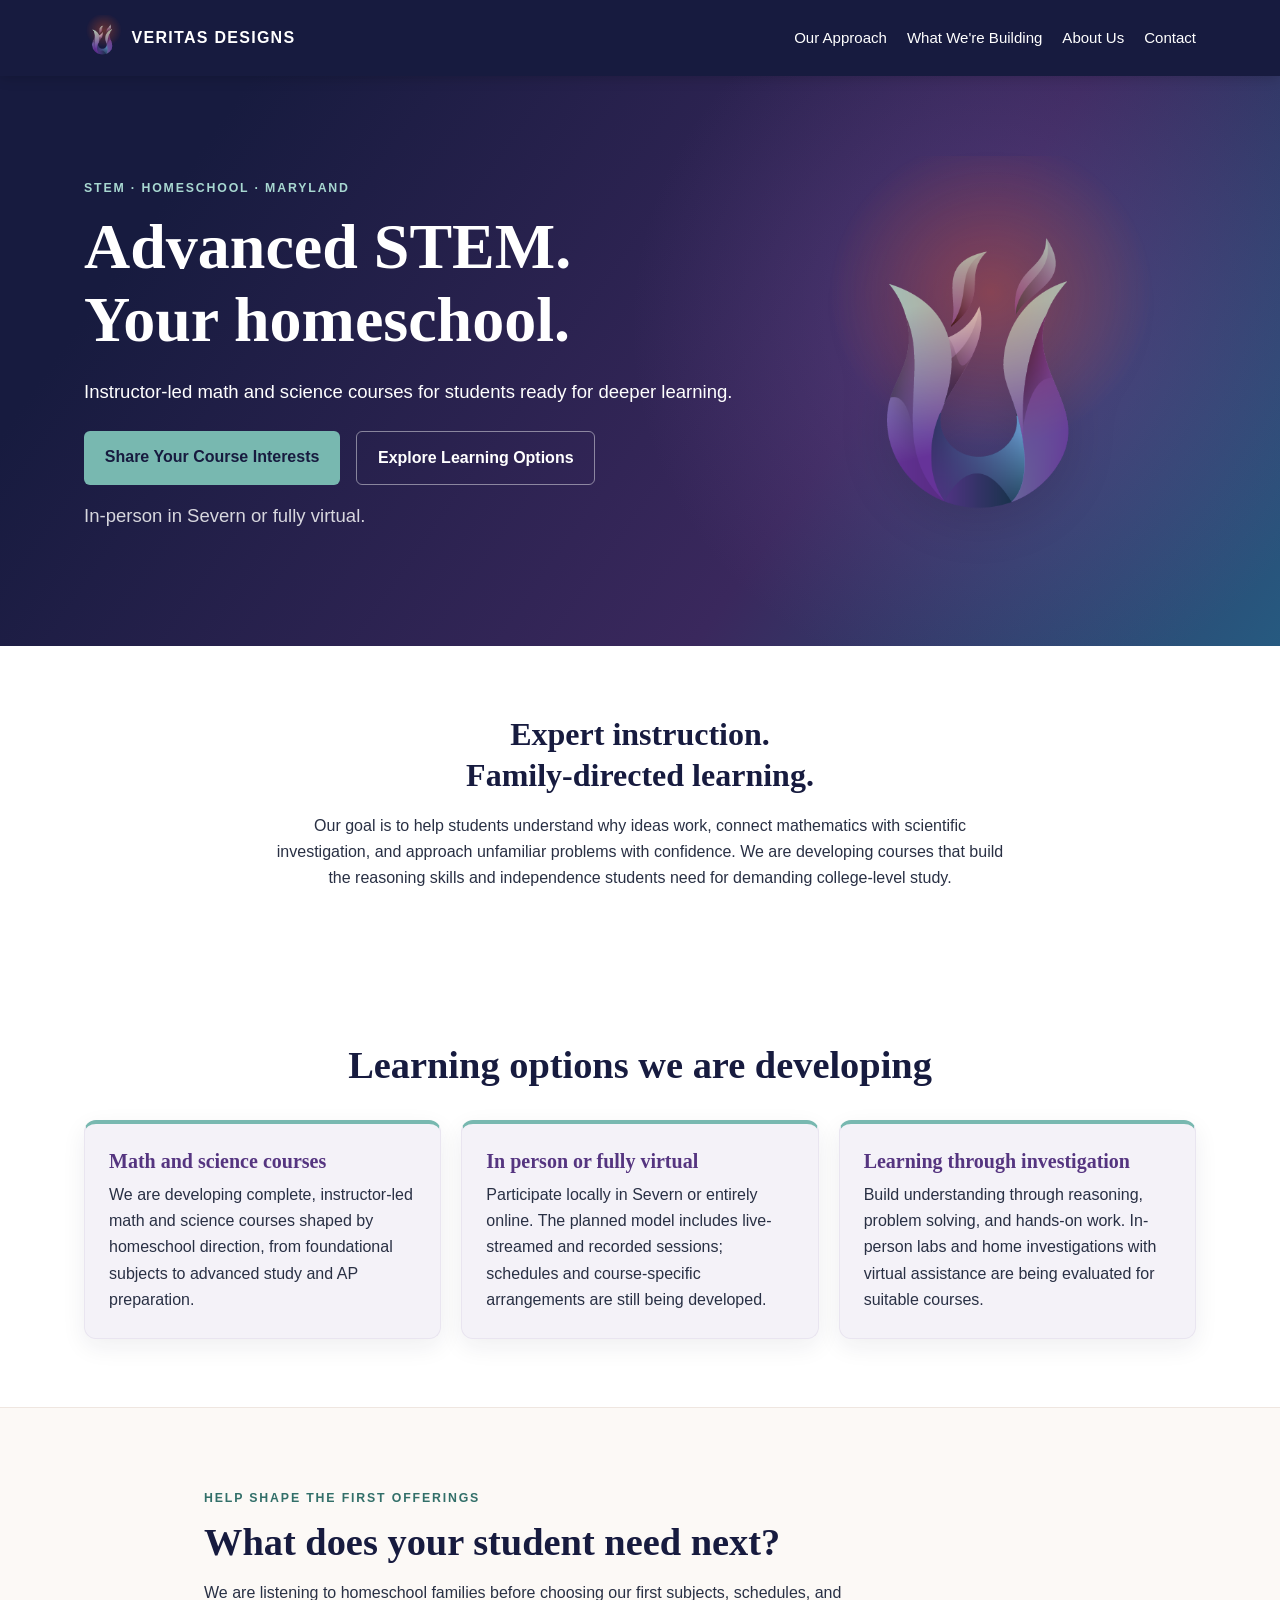
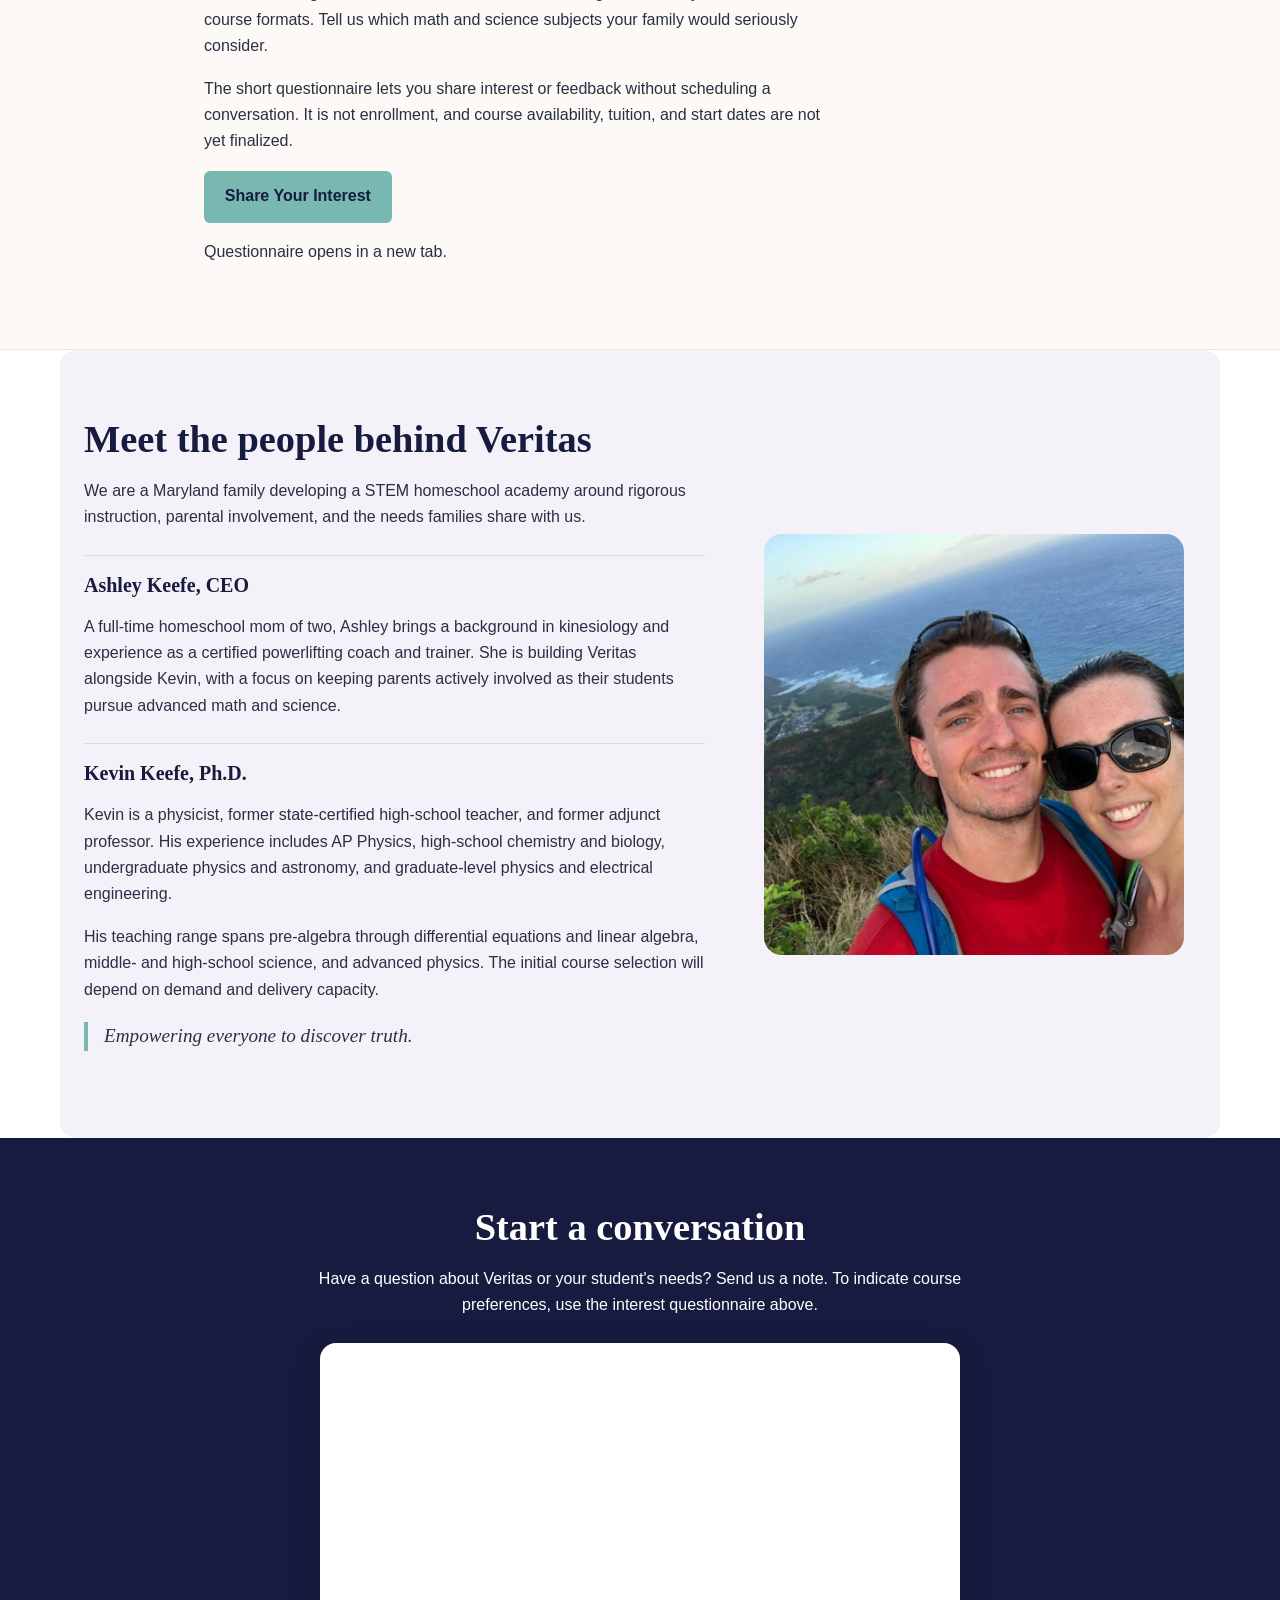
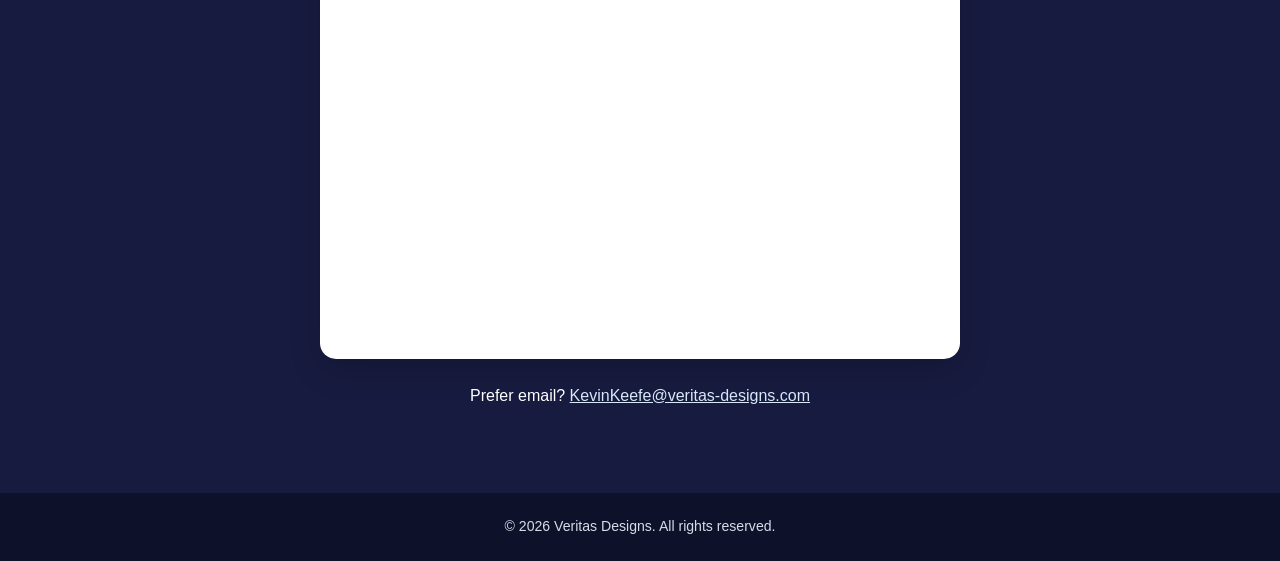
==== index.html @ bc1473ff "copilot formating improved. and copilot to include a TODO.md file for tracking site improvements." ====
<!DOCTYPE html>

<html lang="en">
<head>
<!-- Google tag (gtag.js) -->
<script async="" src="https://www.googletagmanager.com/gtag/js?id=G-GMT11YTWMC"></script>
<script>
    window.dataLayer = window.dataLayer || [];
    function gtag(){dataLayer.push(arguments);}
    gtag('js', new Date());

    gtag('config', 'G-GMT11YTWMC');
  </script>
<!-- Google Tag Manager -->
<script>(function(w,d,s,l,i){w[l]=w[l]||[];w[l].push({'gtm.start':
  new Date().getTime(),event:'gtm.js'});var f=d.getElementsByTagName(s)[0],
  j=d.createElement(s),dl=l!='dataLayer'?'&l='+l:'';j.async=true;j.src=
  'https://www.googletagmanager.com/gtm.js?id='+i+dl;f.parentNode.insertBefore(j,f);
  })(window,document,'script','dataLayer','GTM-KDNDTB9P');</script>
<!-- End Google Tag Manager -->
<meta charset="utf-8"/>
<meta content="width=device-width, initial-scale=1" name="viewport"/>
<meta content="Veritas Designs is developing STEM courses for homeschool families in Severn, Maryland, with in-person and fully virtual participation. Help shape our first offerings." name="description"/>
<title>Veritas Designs | STEM Homeschool Academy</title>
<link href="styles.css" rel="stylesheet"/>
<style>
    #about.about-team { display: grid; grid-template-columns: minmax(0, 1.4fr) minmax(0, 1fr); gap: clamp(1.5rem, 4vw, 3rem); align-items: center; }
    #about .about-copy { min-width: 0; }
    #about .team-photo { display: block; width: 100%; max-width: 420px; height: auto; border-radius: 18px; justify-self: center; }
    @media (max-width: 720px) {
      #about.about-team { grid-template-columns: 1fr; }
      #about .team-photo { max-width: 420px; }
    }
  </style>
<style>
    .hero .hero-note { font-size: 0.95rem; margin-top: 1rem; }
</style></head>
<body>
<!-- Google Tag Manager (noscript) -->
<noscript><iframe height="0" src="https://www.googletagmanager.com/ns.html?id=GTM-KDNDTB9P" style="display:none;visibility:hidden" width="0"></iframe></noscript>
<!-- End Google Tag Manager (noscript) -->
<header class="site-header">
<nav aria-label="Main navigation" class="nav-wrap">
<a aria-label="Veritas Designs, back to top" class="brand" href="#top">
<img alt="" height="48" src="Dark_Logo.png" width="38"/>
<span>VERITAS DESIGNS</span>
</a>
<div class="nav-links">
<a href="#approach">Our Approach</a>
<a href="#services">What We're Building</a>
<a href="#about">About Us</a>
<a href="#contact">Contact</a>
</div>
</nav>
</header>
<main id="top">
<section aria-labelledby="hero-title" class="hero">
<div class="hero-inner">
<div class="hero-copy">
<p class="eyebrow">STEM · HOMESCHOOL · MARYLAND</p>
<h1 id="hero-title">
  <span>Advanced STEM.</span>
  <span>Your homeschool.</span>
</h1>
<p>
  Instructor-led math and science courses for students ready for deeper learning.
</p>
<div class="hero-actions">
  <a aria-label="Share your course interests (opens in a new tab)" class="button" href="https://forms.cloud.microsoft/r/6KLybfc7jz" rel="noopener noreferrer" target="_blank">Share Your Course Interests</a>
  <a class="button button-secondary" href="#services">Explore Learning Options</a>
</div>
<p class="hero-note">In-person in Severn or fully virtual.</p></div>
<img alt="Veritas Designs flame logo" class="hero-logo" height="493" src="Dark_Logo.png" width="392"/>
</div>
</section>
<section aria-labelledby="intro-title" class="intro section-wrap" id="approach">
<h2 id="intro-title">
  <span>Expert instruction.</span>
  <span>Family-directed learning.</span>
</h2>
<p>
  Our goal is to help students understand why ideas work, connect mathematics with
  scientific investigation, and approach unfamiliar problems with confidence. We
  are developing courses that build the reasoning skills and independence students
  need for demanding college-level study.
</p>
</section>
<section aria-labelledby="services-title" class="section-wrap" id="services">

<h2 id="services-title">Learning options we are developing</h2>
<div class="cards">
<article class="card">
<h3>Math and science courses</h3>
<p>
  We are developing complete, instructor-led math and science
  courses shaped by homeschool direction, from foundational
  subjects to advanced study and AP preparation.
</p>
</article>
<article class="card">
<h3>In person or fully virtual</h3>
<p>
  Participate locally in Severn or entirely online. The planned model includes
  live-streamed and recorded sessions; schedules and course-specific
  arrangements are still being developed.
</p>
</article>
<article class="card">
<h3>Learning through investigation</h3>
<p>
  Build understanding through reasoning, problem solving, and hands-on work.
  In-person labs and home investigations with virtual assistance are being
  evaluated for suitable courses.
</p>
</article>
</div>
</section>
<section aria-labelledby="project-title" class="project" id="project">
<div class="section-wrap project-inner"><p class="eyebrow">HELP SHAPE THE FIRST OFFERINGS</p>
<h2 id="project-title">What does your student need next?</h2>
<p>
  We are listening to homeschool families before choosing our first subjects,
  schedules, and course formats. Tell us which math and science subjects your
  family would seriously consider.
</p>
<p>
  The short questionnaire lets you share interest or feedback without scheduling
  a conversation. It is not enrollment, and course availability, tuition, and
  start dates are not yet finalized.
</p>
<a aria-label="Share your interest (opens in a new tab)" class="button" href="https://forms.cloud.microsoft/r/6KLybfc7jz" rel="noopener noreferrer" target="_blank">Share Your Interest</a>
<p>Questionnaire opens in a new tab.</p></div>
</section>
<section aria-labelledby="about-title" class="section-wrap about about-team" id="about">
<div class="about-copy"><h2 id="about-title">Meet the people behind Veritas</h2>
<p>We are a Maryland family developing a STEM homeschool academy around rigorous instruction, parental involvement, and the needs families share with us.</p>
<article class="person-bio">
<h3>Ashley Keefe, CEO</h3>
<p>
  A full-time homeschool mom of two, Ashley brings a background in kinesiology and
  experience as a certified powerlifting coach and trainer. She is building
  Veritas alongside Kevin, with a focus on keeping parents actively involved as
  their students pursue advanced math and science.
</p>
 </article>
<article class="person-bio">
<h3>Kevin Keefe, Ph.D.</h3>
<p>
  Kevin is a physicist, former state-certified high-school teacher, and former
  adjunct professor. His experience includes AP Physics, high-school chemistry
  and biology, undergraduate physics and astronomy, and graduate-level physics
  and electrical engineering.
</p>
<p>
  His teaching range spans pre-algebra through differential equations and linear
  algebra, middle- and high-school science, and advanced physics. The initial
  course selection will depend on demand and delivery capacity.
</p>
</article>
<p class="mission">Empowering everyone to discover truth.</p></div>
<img alt="Two people outdoors with a coastal landscape in the background" class="team-photo" height="960" loading="lazy" src="team-photo.jpg" width="958"/>
</section>
<section aria-labelledby="contact-title" class="contact" id="contact"><div class="section-wrap contact-inner">
<h2 id="contact-title">Start a conversation</h2>
<p>Have a question about Veritas or your student's needs? Send us a note. To indicate course preferences, use the interest questionnaire above.</p>
<div class="contact-form-wrap">
<iframe data-tally-src="https://tally.so/embed/EkjeDN?alignLeft=1&amp;hideTitle=1&amp;transparentBackground=1&amp;dynamicHeight=1" height="566" loading="lazy" style="display: block; border: 0;" title="Veritas Designs contact form" width="100%">
</iframe>
</div>
<p class="contact-email">
          Prefer email?
          <a href="mailto:KevinKeefe@veritas-designs.com">
            KevinKeefe@veritas-designs.com
          </a>
</p>
</div></section>
<script>
    (function () {
      var d = document;
      var url = "https://tally.so/widgets/embed.js";

      function loadForms() {
        if (typeof Tally !== "undefined") {
          Tally.loadEmbeds();
        } else {
          d.querySelectorAll(
            "iframe[data-tally-src]:not([src])"
          ).forEach(function (frame) {
            frame.src = frame.dataset.tallySrc;
          });
        }
      }

      if (typeof Tally !== "undefined") {
        loadForms();
      } else if (!d.querySelector('script[src="' + url + '"]')) {
        var script = d.createElement("script");
        script.src = url;
        script.onload = loadForms;
        script.onerror = loadForms;
        d.body.appendChild(script);
      }
    })();
    </script>
</main>
<footer>&copy; 2026 Veritas Designs. All rights reserved.</footer>
</body>
</html>
---- styles.css ----
/* Color palette and shared settings */
:root {
  --navy: #171b3f;
  --purple: #553580;
  --violet: #74529b;
  --blue: #39769c;
  --teal: #78b8b0;
  --cream: #fcf9f6;
  --light: #f4f2f8;
  --text: #293044;
  --white: #fff;
  --shadow: 0 8px 24px rgba(23, 27, 63, .07);
}

/* Base styles */
* {
  box-sizing: border-box;
}

html {
  scroll-behavior: smooth;
}

body {
  margin: 0;
  font: 1rem/1.65 Arial, Helvetica, sans-serif;
  color: var(--text);
  background: var(--white);
}

a {
  color: inherit;
}

a:focus-visible {
  outline: 3px solid var(--teal);
  outline-offset: 4px;
}

/* Header and navigation */
.site-header {
  position: sticky;
  top: 0;
  z-index: 10;
  background: var(--navy);
  box-shadow: 0 2px 12px rgba(0,0,0,.17);
}

.nav-wrap {
  max-width: 1160px;
  min-height: 76px;
  padding: .5rem 1.5rem;
  margin: auto;
  display: flex;
  justify-content: space-between;
  align-items: center;
  gap: 1.5rem;
}

.brand {
  display: inline-flex;
  align-items: center;
  gap: .6rem;
  color: var(--white);
  text-decoration: none;
  font-weight: 700;
  letter-spacing: .08em;
  white-space: nowrap;
}

.brand img {
  width: 38px;
  height: 48px;
  object-fit: contain;
}

.nav-links {
  display: flex;
  flex-wrap: wrap;
  gap: .4rem 1.25rem;
}

.nav-links a {
  color: var(--white);
  text-decoration: none;
  font-size: .94rem;
}

.nav-links a:hover {
  color: #a8d8d1;
}

/* Hero section */
.hero {
  color: var(--white);
  background: radial-gradient(circle at 78% 44%, rgba(115,82,155,.43), transparent 35%), linear-gradient(125deg, #171b3f 15%, #3a285d 65%, #265a80);
}

.hero-inner {
  max-width: 1160px;
  margin: auto;
  padding: 5rem 1.5rem;
  display: grid;
  grid-template-columns: 1.5fr .8fr;
  align-items: center;
  gap: 2rem;
}

.hero-logo {
  width: min(100%, 340px);
  height: auto;
  justify-self: center;
  transform: translateX(-1.5rem);
  filter: drop-shadow(0 12px 24px rgba(0,0,0,.12));
}

/* Headings and introductory labels */
.eyebrow {
  color: #a8d8d1;
  font-weight: 700;
  letter-spacing: .15em;
  font-size: .77rem;
}

h1, h2 {
  font-family: Georgia, "Times New Roman", serif;
  line-height: 1.14;
}

h1 {
  font-size: clamp(2.4rem, 5vw, 4.3rem);
  margin: .6rem 0 1.25rem;
}

h2 {
  color: var(--navy);
  font-size: clamp(1.9rem, 3vw, 2.5rem);
  margin: 0 0 1rem;
}

h3 {
  color: var(--purple);
  font: 700 1.25rem/1.3 Georgia, "Times New Roman", serif;
}

.hero-copy > p:not(.eyebrow) {
  max-width: 650px;
  font-size: 1.16rem;
  margin-bottom: 1.5rem;
}

.hero-actions {
  display: flex;
  flex-wrap: wrap;
  gap: .85rem 1rem;
  margin-bottom: 1rem;
}

.hero-note {
  margin: 0;
  font-size: .95rem;
  color: rgba(255,255,255,.82);
}

/* Buttons */
.button {
  display: inline-block;
  background: var(--teal);
  color: #171b3f;
  padding: .8rem 1.3rem;
  border-radius: 6px;
  text-decoration: none;
  font-weight: 700;
}

.button:hover {
  background: #98ccc5;
}

.button-secondary {
  background: transparent;
  color: var(--white);
  border: 1px solid rgba(255,255,255,.45);
}

.button-secondary:hover {
  background: rgba(255,255,255,.08);
}

/* Shared section layout */
.section-wrap {
  max-width: 1160px;
  margin: auto;
  padding: 4.25rem 1.5rem;
  scroll-margin-top: 86px;
}

.intro {
  text-align: center;
  max-width: 790px;
}

/* Service cards */
.cards {
  display: grid;
  grid-template-columns: repeat(3, minmax(0,1fr));
  gap: 1.25rem;
  margin-top: 2rem;
}

.card {
  background: var(--light);
  border: 1px solid #e9e5f0;
  border-top: 4px solid var(--teal);
  border-radius: 12px;
  padding: 1.5rem;
  box-shadow: var(--shadow);
}

.card h3 {
  margin: 0 0 .5rem;
}

.card p {
  margin: 0;
}

/* Current project */
.project {
  background: var(--cream);
  scroll-margin-top: 76px;
  border-top: 1px solid #efe6e0;
  border-bottom: 1px solid #efe6e0;
}

.project-inner {
  max-width: 920px;
}

.project-inner > p {
  max-width: 72ch;
}

.project .eyebrow {
  color: #326f69;
}

.text-link {
  color: #542c78;
  font-weight: 700;
  text-underline-offset: 4px;
}

/* About section */
.about {
  display: grid;
  grid-template-columns: 1fr 180px;
  gap: 3rem;
  align-items: center;
}

.about-team {
  background: var(--light);
  border-radius: 16px;
}

.about-logo {
  width: 180px;
  max-width: 100%;
  height: auto;
}

.mission {
  border-left: 4px solid var(--teal);
  padding-left: 1rem;
  font: italic 1.2rem/1.5 Georgia, "Times New Roman", serif;
}

.person-bio {
  border-top: 1px solid #ded8e9;
  margin-top: 1.5rem;
  padding-top: 1rem;
}

.person-bio h3 {
  color: var(--navy);
  margin: 0 0 .5rem;
}

.person-bio p:last-child {
  margin-bottom: 0;
}

/* Contact section */
.contact {
  background: var(--navy);
  color: var(--white);
  text-align: center;
  scroll-margin-top: 76px;
}

.contact-inner {
  max-width: 720px;
}

.contact h2 {
  color: var(--white);
}

.contact-form-wrap {
  max-width: 640px;
  margin: 24px auto;
  padding: clamp(1rem, 3vw, 1.5rem);
  background: var(--white);
  border: 1px solid rgba(255, 255, 255, .55);
  border-radius: 16px;
  box-shadow: 0 12px 32px rgba(0, 0, 0, .16);
}

.contact-email {
  overflow-wrap: anywhere;
}

.contact-email a {
  color: #d8e8f7;
}

/* Footer */
footer {
  padding: 1.4rem;
  background: #0e112a;
  color: #d8dbe7;
  text-align: center;
  font-size: .88rem;
}

/* Mobile and tablet layout */
@media (max-width: 760px) {
  .nav-wrap {
    flex-direction: column;
    gap: .2rem;
    padding: .6rem 1rem 1rem;
  }

  .nav-links {
    justify-content: center;
    gap: .3rem .9rem;
  }

  .nav-links a {
    font-size: .88rem;
  }

  .hero-inner {
    grid-template-columns: 1fr;
    text-align: center;
    padding: 3.5rem 1.25rem;
  }

  .hero-logo {
    width: 160px;
    grid-row: 1;
    transform: none;
  }

  .cards {
    grid-template-columns: 1fr;
  }

  .about {
    grid-template-columns: 1fr;
  }

  .about-logo {
    display: none;
  }

  .section-wrap {
    padding: 3.25rem 1.25rem;
    scroll-margin-top: 120px;
  }

  .project, .contact {
    scroll-margin-top: 120px;
  }

}

/* Reduced-motion accessibility */
@media (prefers-reduced-motion: reduce) {
  html {
    scroll-behavior: auto;
  }

}

#services-title {
  text-align: center;
}

#hero-title span {
  display: block;
}

#intro-title {
  text-align: center;
  font-size: clamp(1.35rem, 4vw, 2rem);
  line-height: 1.3;
}

#intro-title span {
  display: block;
}
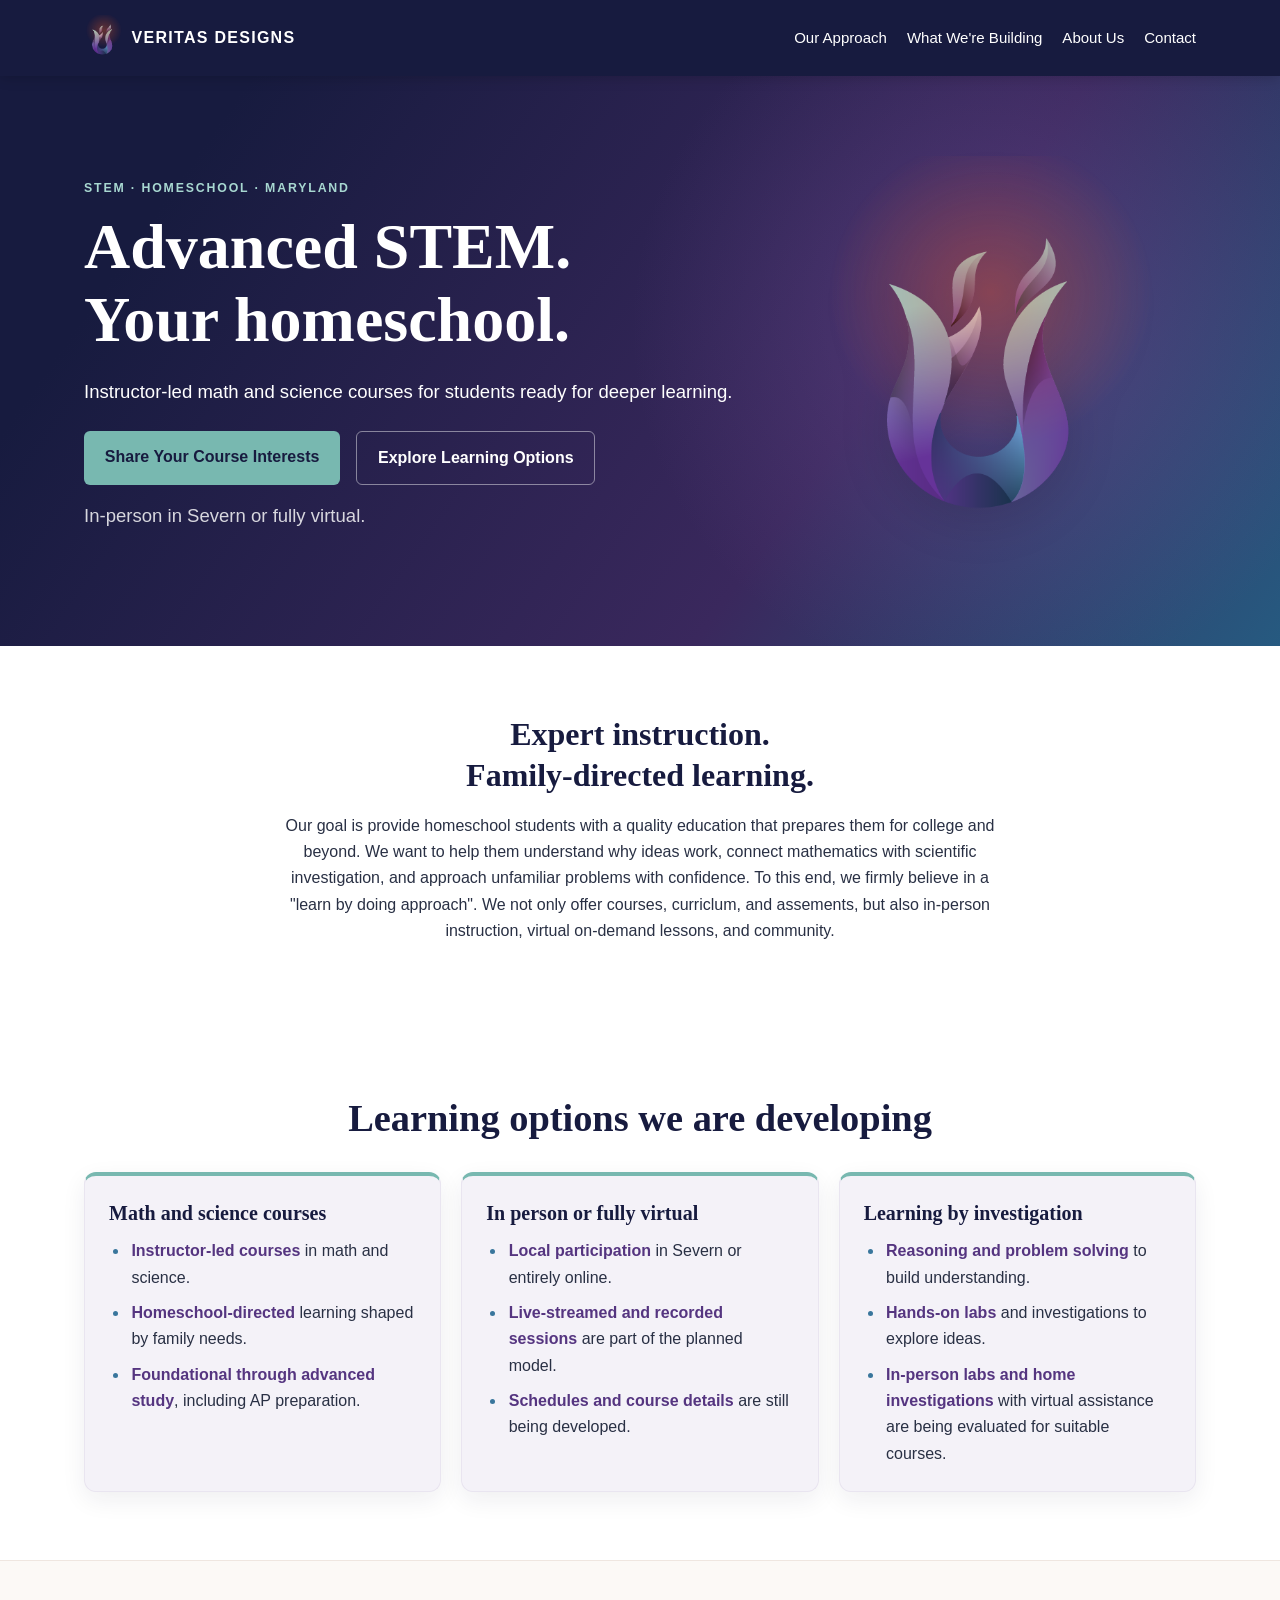
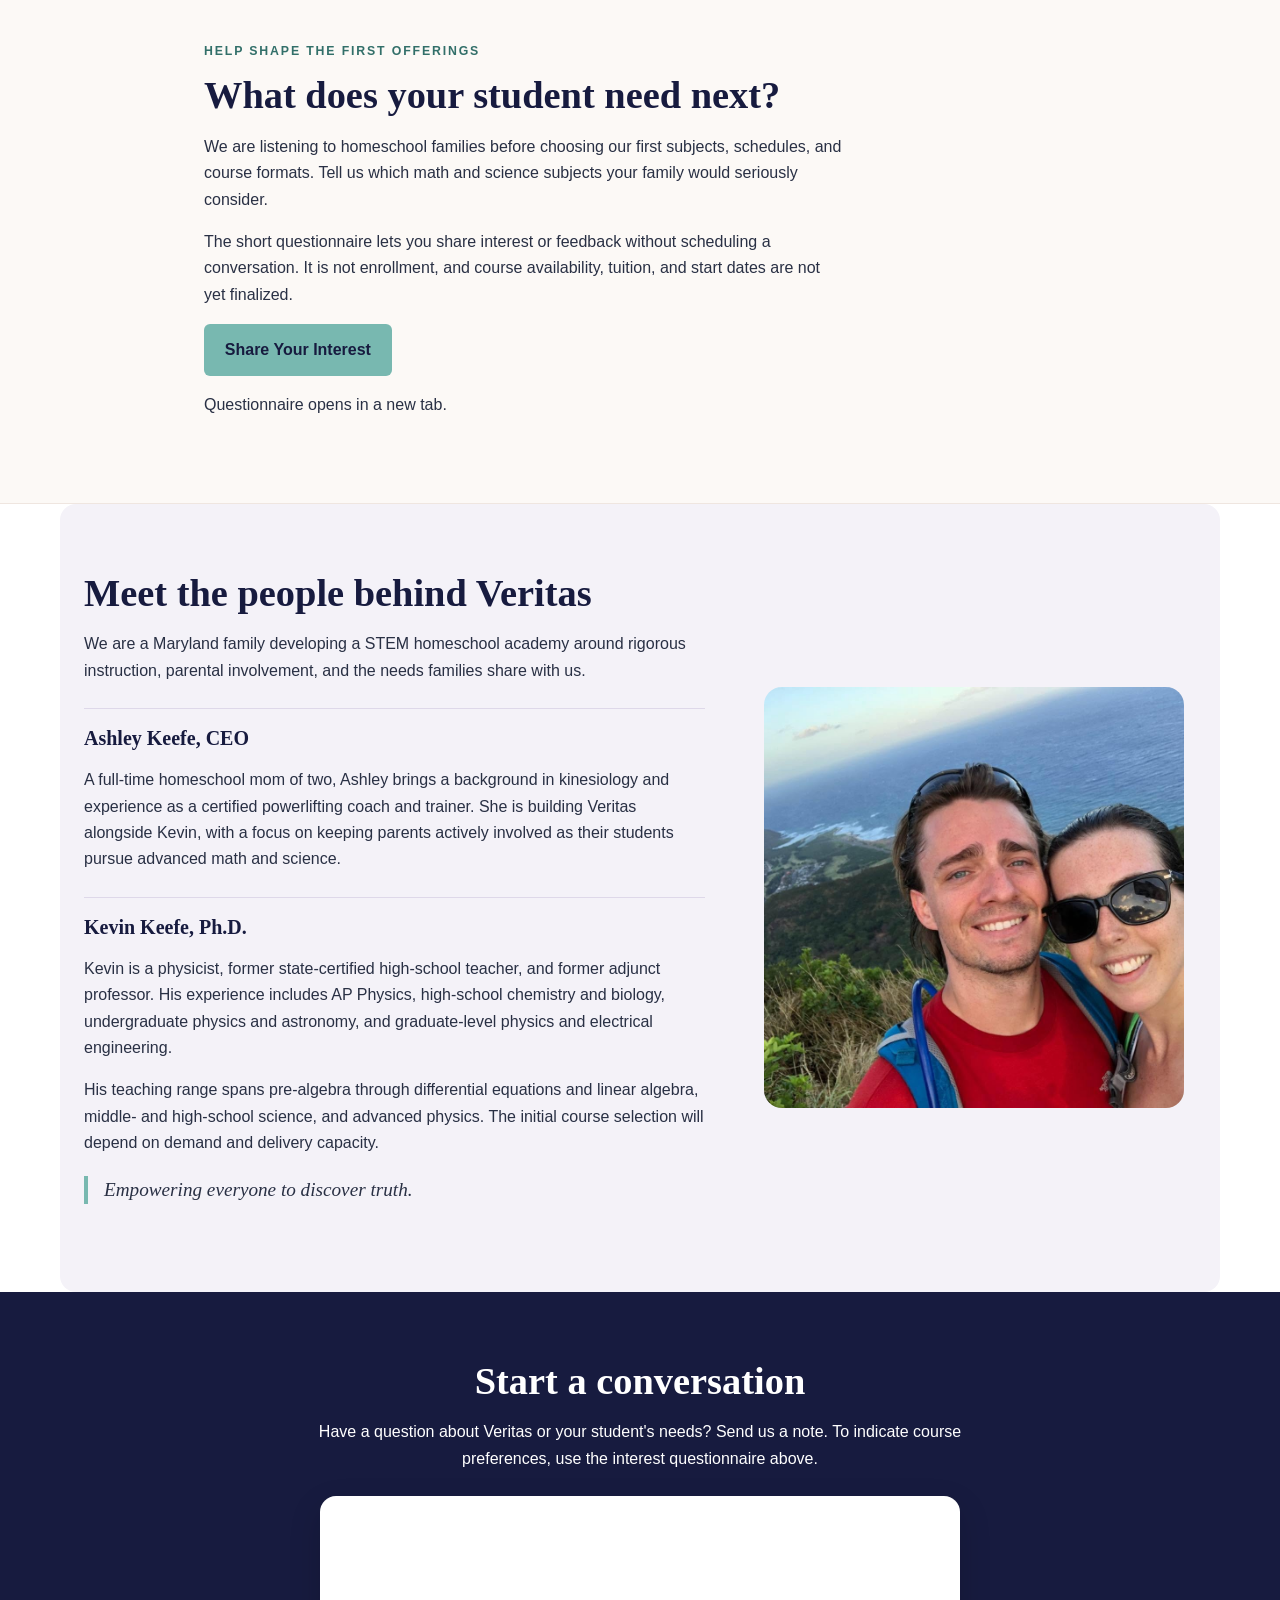
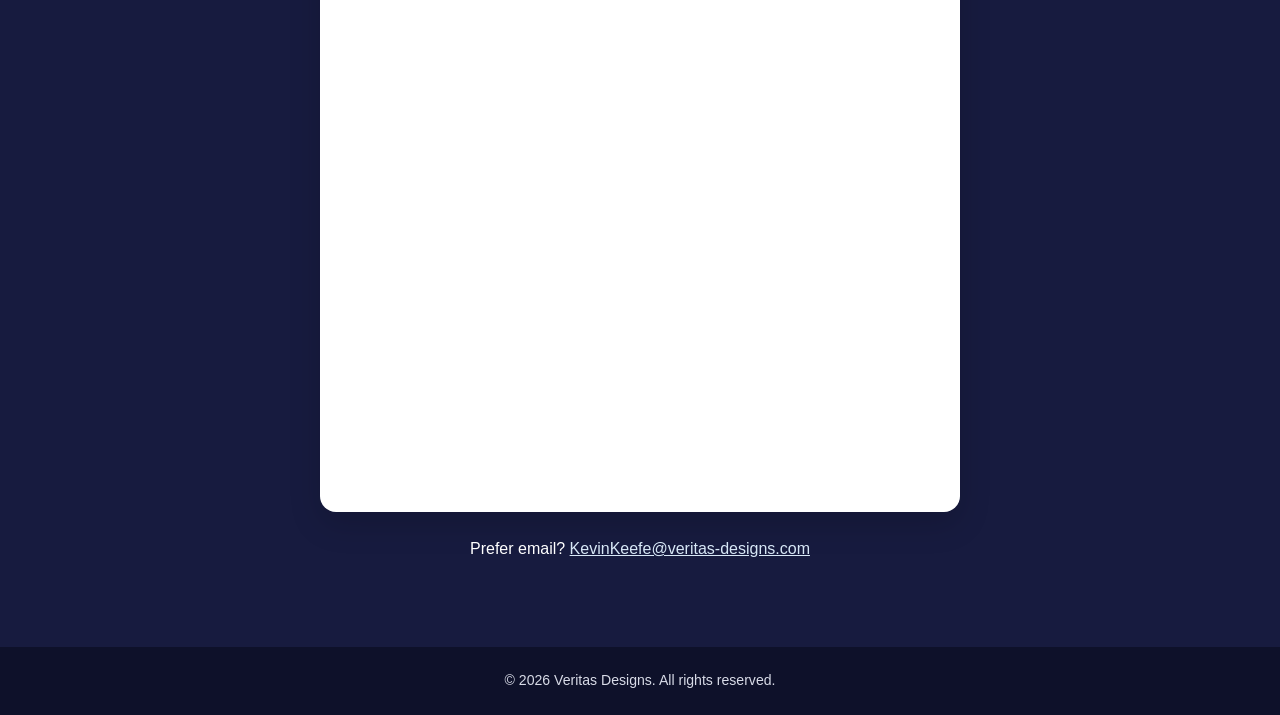
==== commit 44a2c090: "updating the learning options cards to be a bit easier to read and have better highlighting" ====
--- a/index.html
+++ b/index.html
@@ -79,10 +79,12 @@
   <span>Family-directed learning.</span>
 </h2>
 <p>
-  Our goal is to help students understand why ideas work, connect mathematics with
-  scientific investigation, and approach unfamiliar problems with confidence. We
-  are developing courses that build the reasoning skills and independence students
-  need for demanding college-level study.
+  Our goal is provide homeschool students with a quality education that prepares
+  them for college and beyond. We want to help them understand why ideas work,
+  connect mathematics with scientific investigation, and approach unfamiliar
+  problems with confidence. To this end, we firmly believe in a "learn by doing
+  approach". We not only offer courses, curriclum, and assements, but also
+  in-person instruction, virtual on-demand lessons, and community. 
 </p>
 </section>
 <section aria-labelledby="services-title" class="section-wrap" id="services">
@@ -91,27 +93,27 @@
 <div class="cards">
 <article class="card">
 <h3>Math and science courses</h3>
-<p>
-  We are developing complete, instructor-led math and science
-  courses shaped by homeschool direction, from foundational
-  subjects to advanced study and AP preparation.
-</p>
+<ul>
+  <li><strong>Instructor-led courses</strong> in math and science.</li>
+  <li><strong>Homeschool-directed</strong> learning shaped by family needs.</li>
+  <li><strong>Foundational through advanced study</strong>, including AP preparation.</li>
+</ul>
 </article>
 <article class="card">
 <h3>In person or fully virtual</h3>
-<p>
-  Participate locally in Severn or entirely online. The planned model includes
-  live-streamed and recorded sessions; schedules and course-specific
-  arrangements are still being developed.
-</p>
+<ul>
+  <li><strong>Local participation</strong> in Severn or entirely online.</li>
+  <li><strong>Live-streamed and recorded sessions</strong> are part of the planned model.</li>
+  <li><strong>Schedules and course details</strong> are still being developed.</li>
+</ul>
 </article>
 <article class="card">
-<h3>Learning through investigation</h3>
-<p>
-  Build understanding through reasoning, problem solving, and hands-on work.
-  In-person labs and home investigations with virtual assistance are being
-  evaluated for suitable courses.
-</p>
+<h3>Learning by investigation</h3>
+<ul>
+  <li><strong>Reasoning and problem solving</strong> to build understanding.</li>
+  <li><strong>Hands-on labs</strong> and investigations to explore ideas.</li>
+  <li><strong>In-person labs and home investigations</strong> with virtual assistance are being evaluated for suitable courses.</li>
+</ul>
 </article>
 </div>
 </section>
--- a/styles.css
+++ b/styles.css
@@ -215,14 +215,38 @@
   border-radius: 12px;
   padding: 1.5rem;
   box-shadow: var(--shadow);
+  transition: background-color .2s ease;
+}
+
+.card:hover {
+  background: var(--white);
 }
 
 .card h3 {
-  margin: 0 0 .5rem;
-}
-
-.card p {
+  color: var(--navy);
   margin: 0;
+}
+
+.card ul {
+  margin: .75rem 0 0;
+  padding-left: 1.25rem;
+}
+
+.card li {
+  padding-left: .15rem;
+}
+
+.card li + li {
+  margin-top: .55rem;
+}
+
+.card li::marker {
+  color: var(--blue);
+}
+
+.card strong {
+  color: var(--purple);
+  font-weight: 700;
 }
 
 /* Current project */
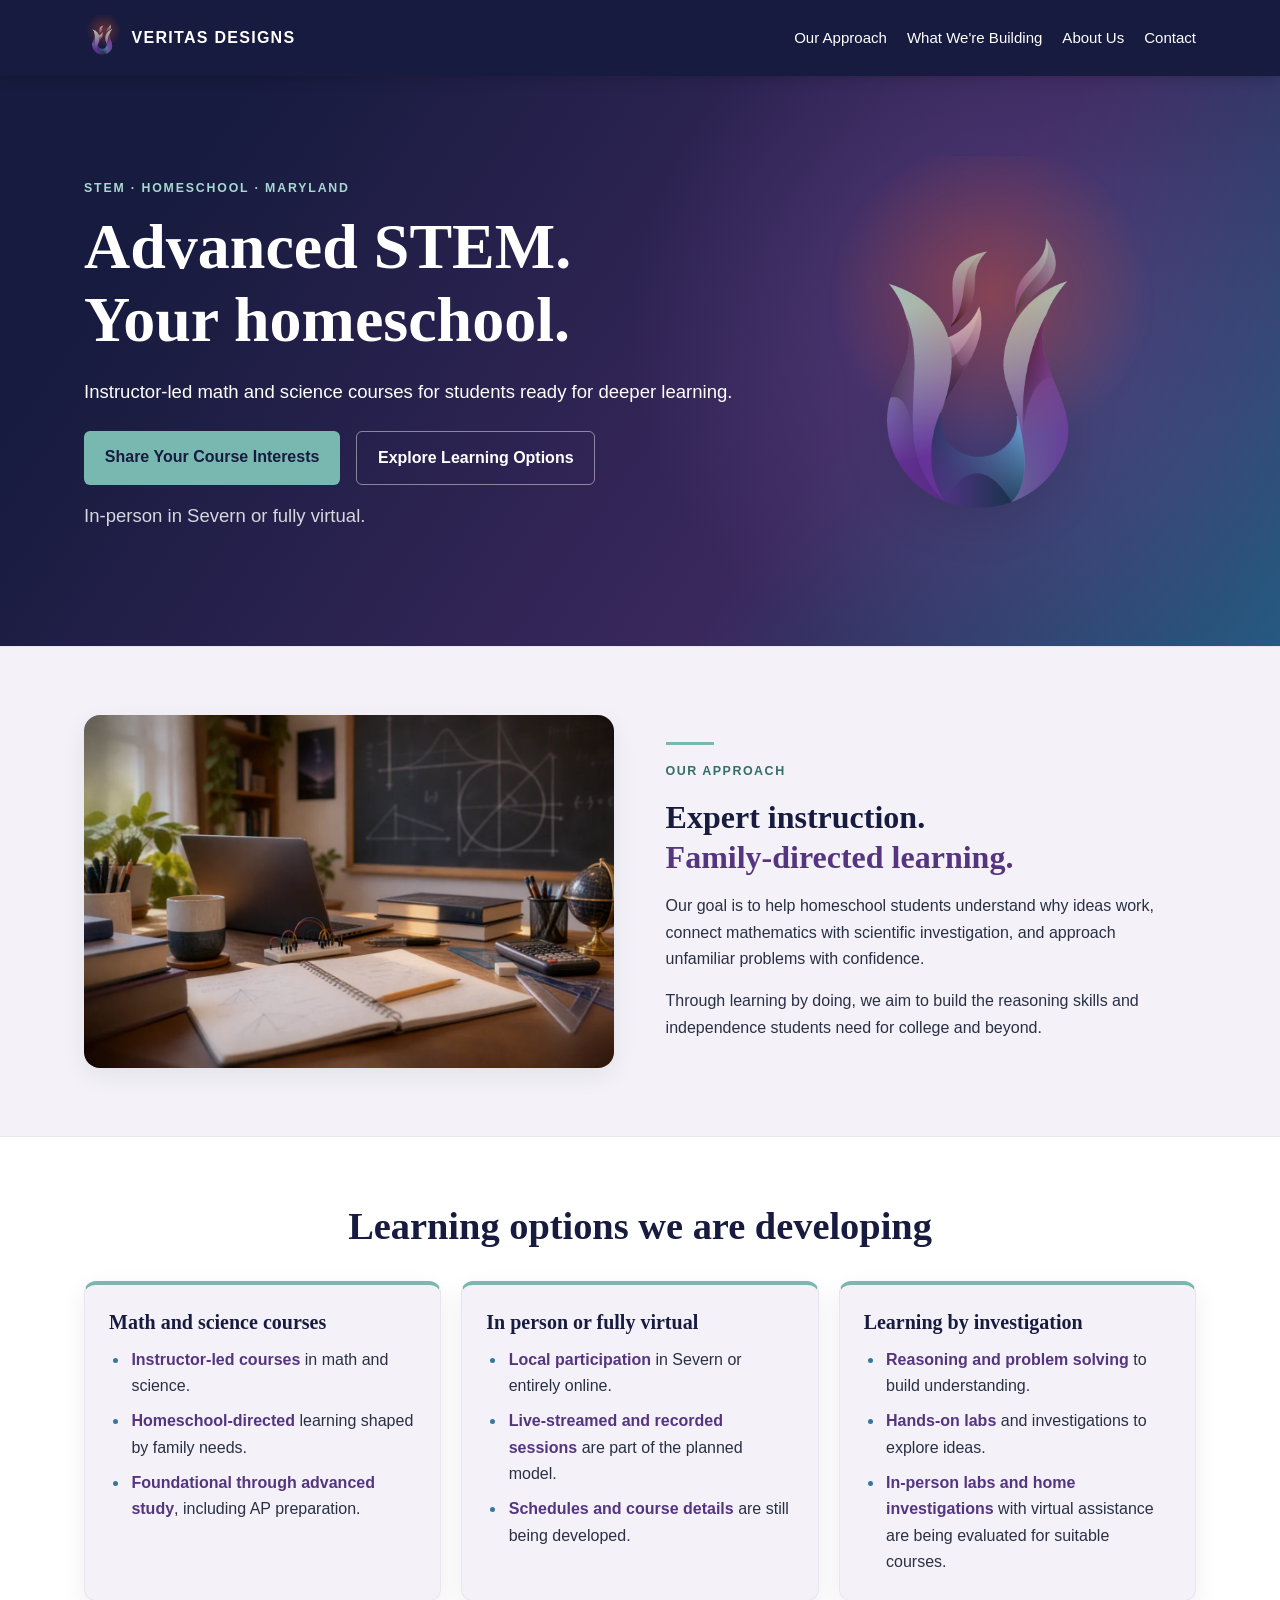
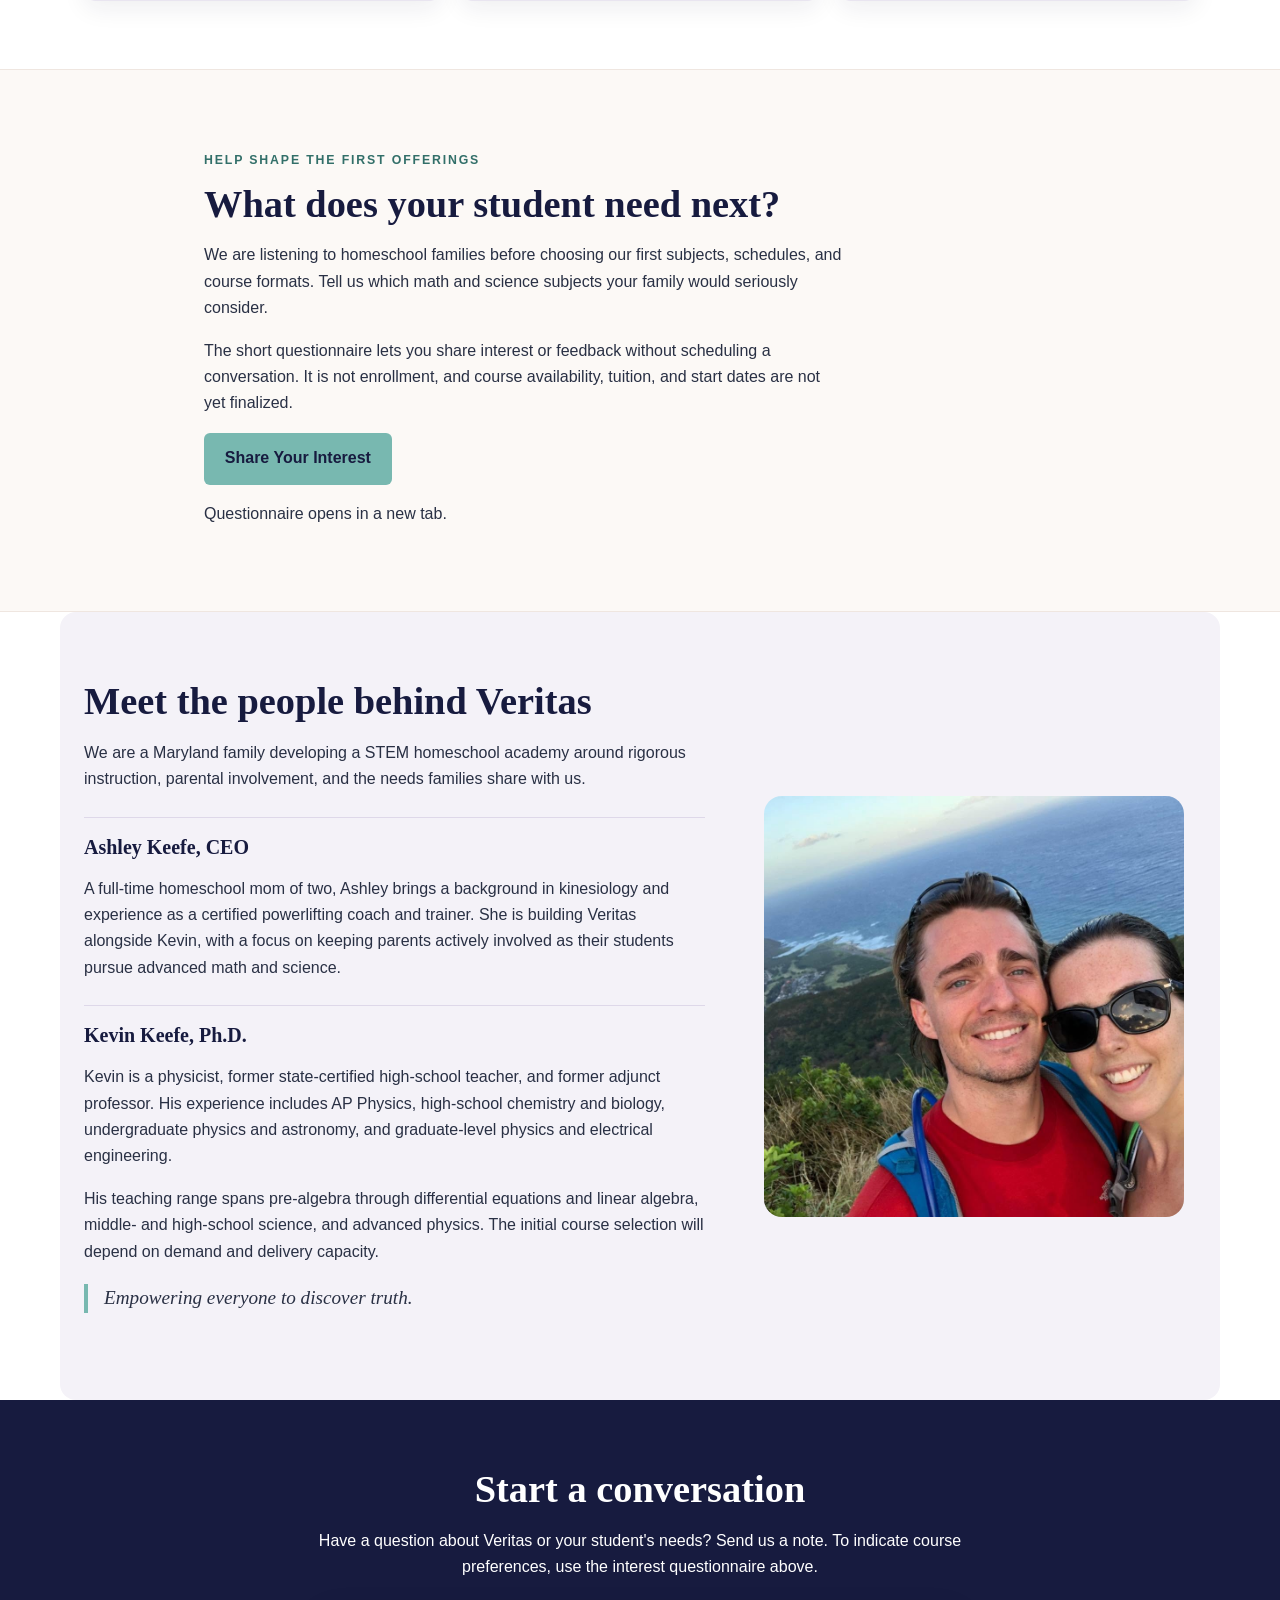
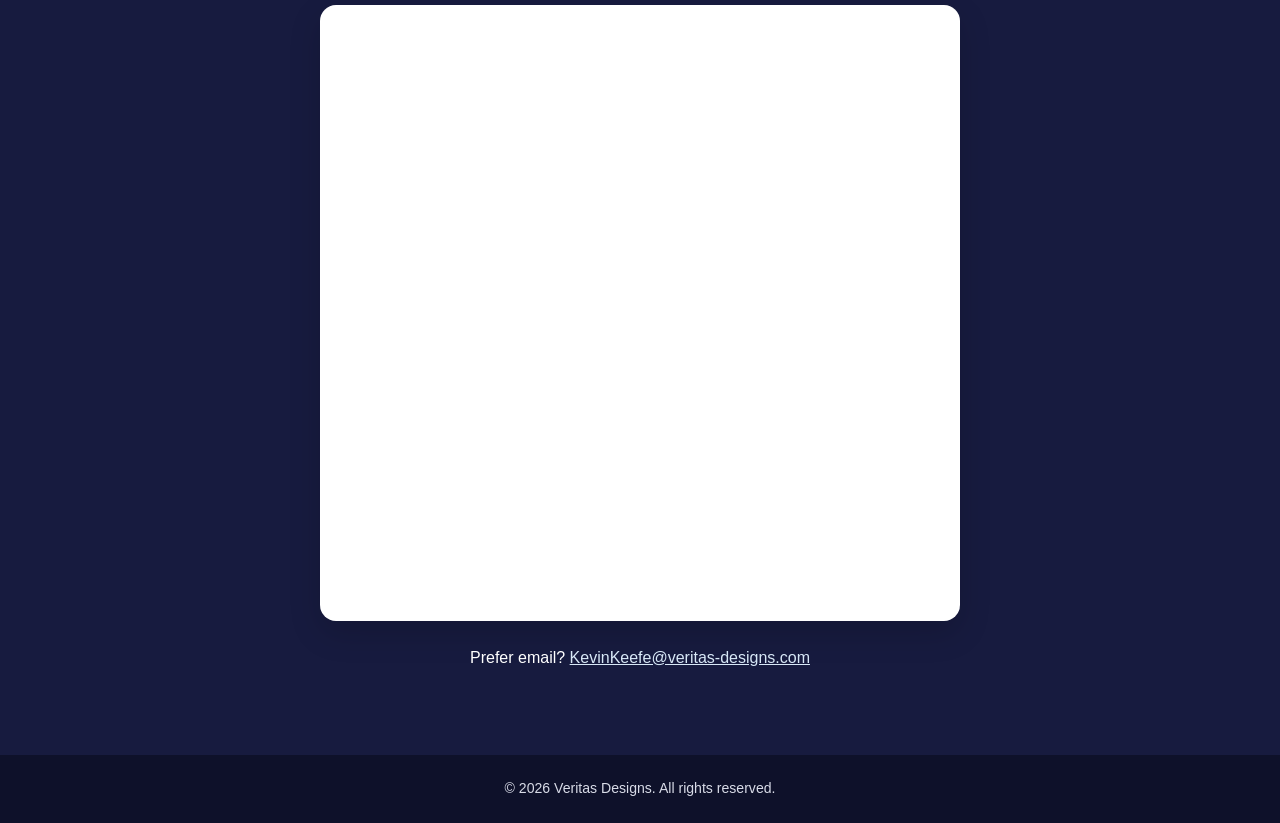
==== commit 83ee70a8: "updating the secondary section." ====
--- a/index.html
+++ b/index.html
@@ -73,20 +73,34 @@
 <img alt="Veritas Designs flame logo" class="hero-logo" height="493" src="Dark_Logo.png" width="392"/>
 </div>
 </section>
-<section aria-labelledby="intro-title" class="intro section-wrap" id="approach">
-<h2 id="intro-title">
-  <span>Expert instruction.</span>
-  <span>Family-directed learning.</span>
-</h2>
-<p>
-  Our goal is provide homeschool students with a quality education that prepares
-  them for college and beyond. We want to help them understand why ideas work,
-  connect mathematics with scientific investigation, and approach unfamiliar
-  problems with confidence. To this end, we firmly believe in a "learn by doing
-  approach". We not only offer courses, curriclum, and assements, but also
-  in-person instruction, virtual on-demand lessons, and community. 
-</p>
-</section>
+<section class="approach-band" id="approach" aria-labelledby="intro-title">
+  <div class="section-wrap approach-inner">
+    <img
+      class="approach-photo"
+      src="veritas-learning-workspace.webp"
+      alt="Illustrative home STEM workspace with a laptop, notebook, electronics and chalkboard"
+      width="1200"
+      height="800"
+      loading="lazy">
+    <div class="approach-copy">
+      <p class="approach-label">OUR APPROACH</p>
+      <h2 id="intro-title">
+        <span>Expert instruction.</span>
+        <span>Family-directed learning.</span>
+      </h2>
+      <p>
+        Our goal is to help homeschool students understand why ideas work,
+        connect mathematics with scientific investigation, and approach
+        unfamiliar problems with confidence.
+      </p>
+      <p>
+        Through learning by doing, we aim to build the reasoning skills
+        and independence students need for college and beyond.
+      </p>
+    </div>
+  </div>
+</section>
+
 <section aria-labelledby="services-title" class="section-wrap" id="services">
 
 <h2 id="services-title">Learning options we are developing</h2>
--- a/styles.css
+++ b/styles.css
@@ -435,3 +435,80 @@
 #intro-title span {
   display: block;
 }
+
+
+/* Our approach: full-width band, image and educational philosophy. */
+.approach-band {
+  background: var(--light);
+  border-top: 1px solid #e9e5f0;
+  border-bottom: 1px solid #e9e5f0;
+  scroll-margin-top: 86px;
+}
+
+.approach-inner {
+  display: grid;
+  grid-template-columns: minmax(0, 1fr) minmax(0, 1fr);
+  gap: clamp(1.75rem, 4vw, 3.5rem);
+  align-items: center;
+}
+
+.approach-photo {
+  display: block;
+  width: 100%;
+  height: auto;
+  aspect-ratio: 3 / 2;
+  object-fit: cover;
+  border-radius: 16px;
+  box-shadow: var(--shadow);
+}
+
+.approach-copy {
+  min-width: 0;
+  text-align: left;
+}
+
+.approach-label {
+  margin: 0 0 1rem;
+  color: #326f69;
+  font-size: 0.78rem;
+  font-weight: 700;
+  letter-spacing: 0.12em;
+}
+
+.approach-label::before {
+  content: "";
+  display: block;
+  width: 3rem;
+  height: 3px;
+  margin-bottom: 1rem;
+  background: var(--teal);
+}
+
+.approach-copy #intro-title {
+  text-align: left;
+  font-size: clamp(1.5rem, 2.6vw, 2rem);
+  line-height: 1.25;
+}
+
+.approach-copy #intro-title span {
+  display: block;
+}
+
+.approach-copy #intro-title span:last-child {
+  color: var(--purple);
+}
+
+.approach-copy > p:not(.approach-label) {
+  max-width: 58ch;
+  margin: 1rem 0 0;
+}
+
+@media (max-width: 760px) {
+  .approach-band {
+    scroll-margin-top: 120px;
+  }
+
+  .approach-inner {
+    grid-template-columns: 1fr;
+  }
+}
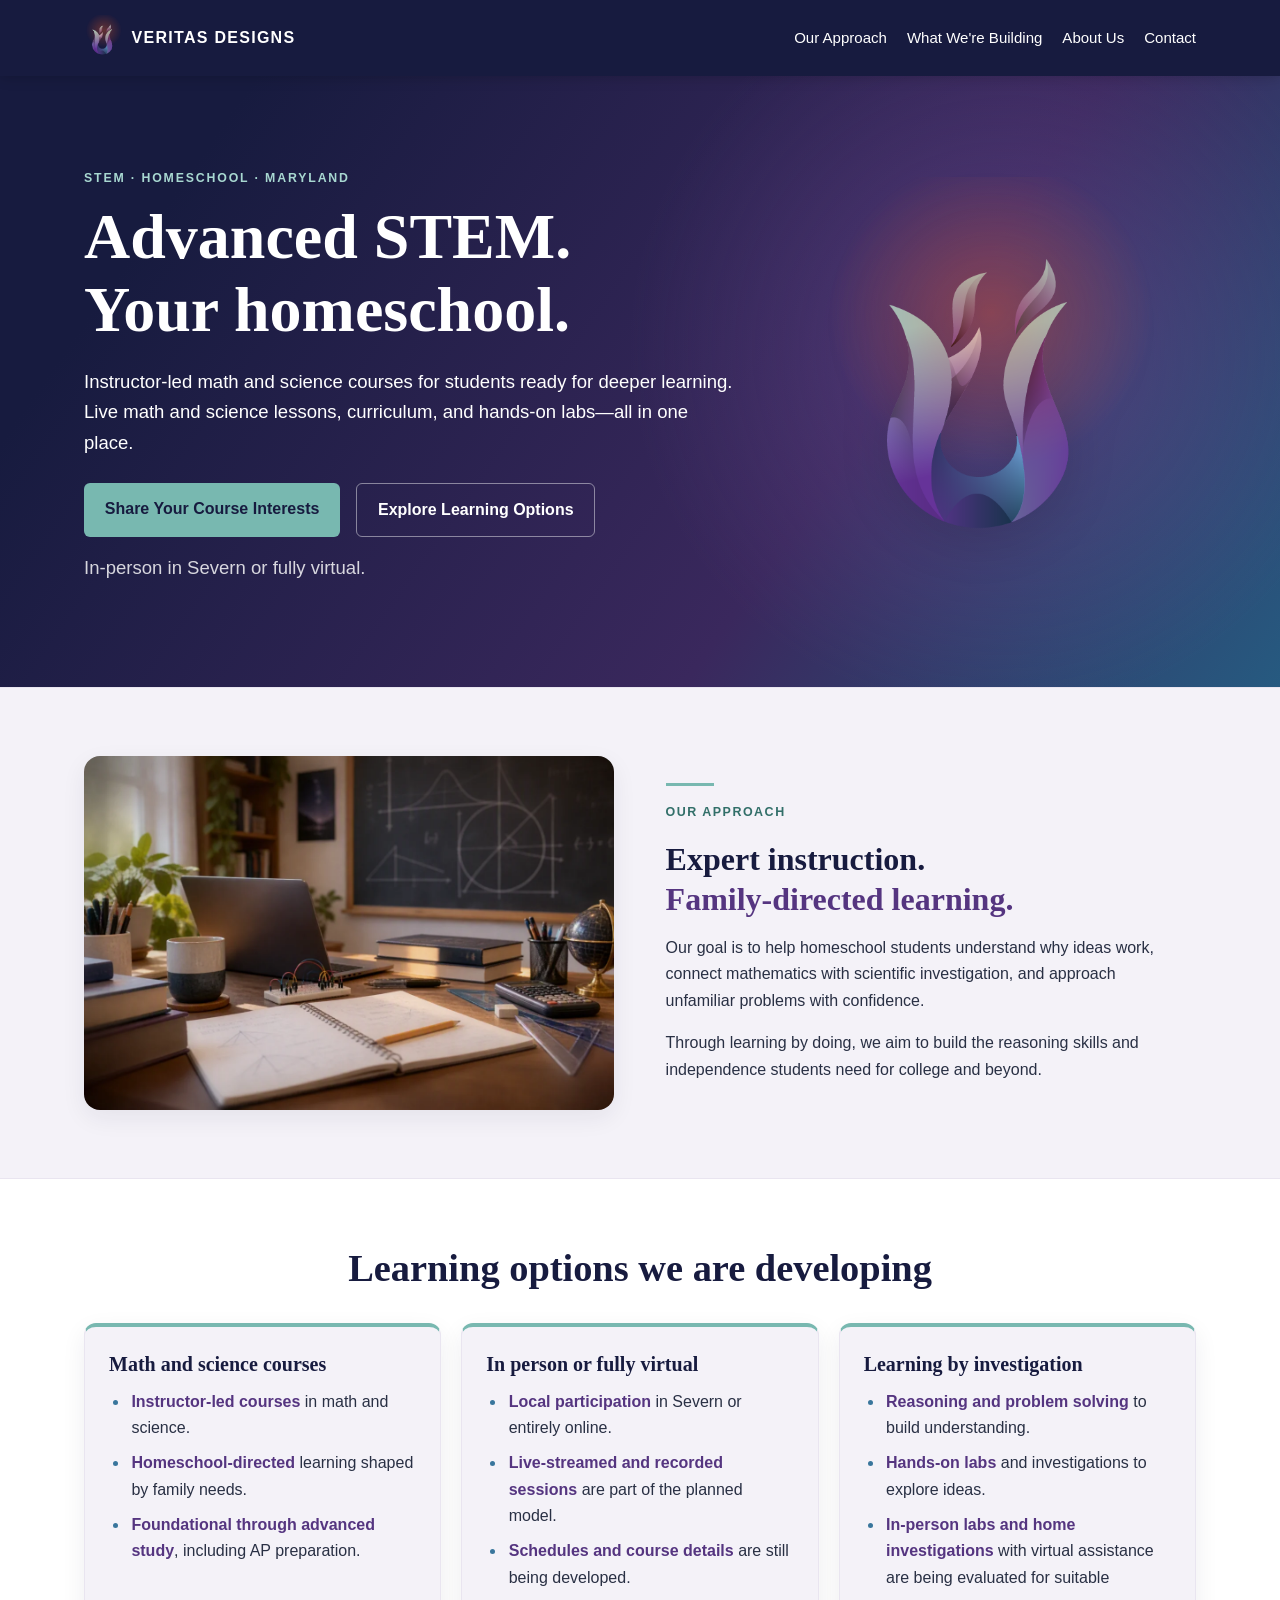
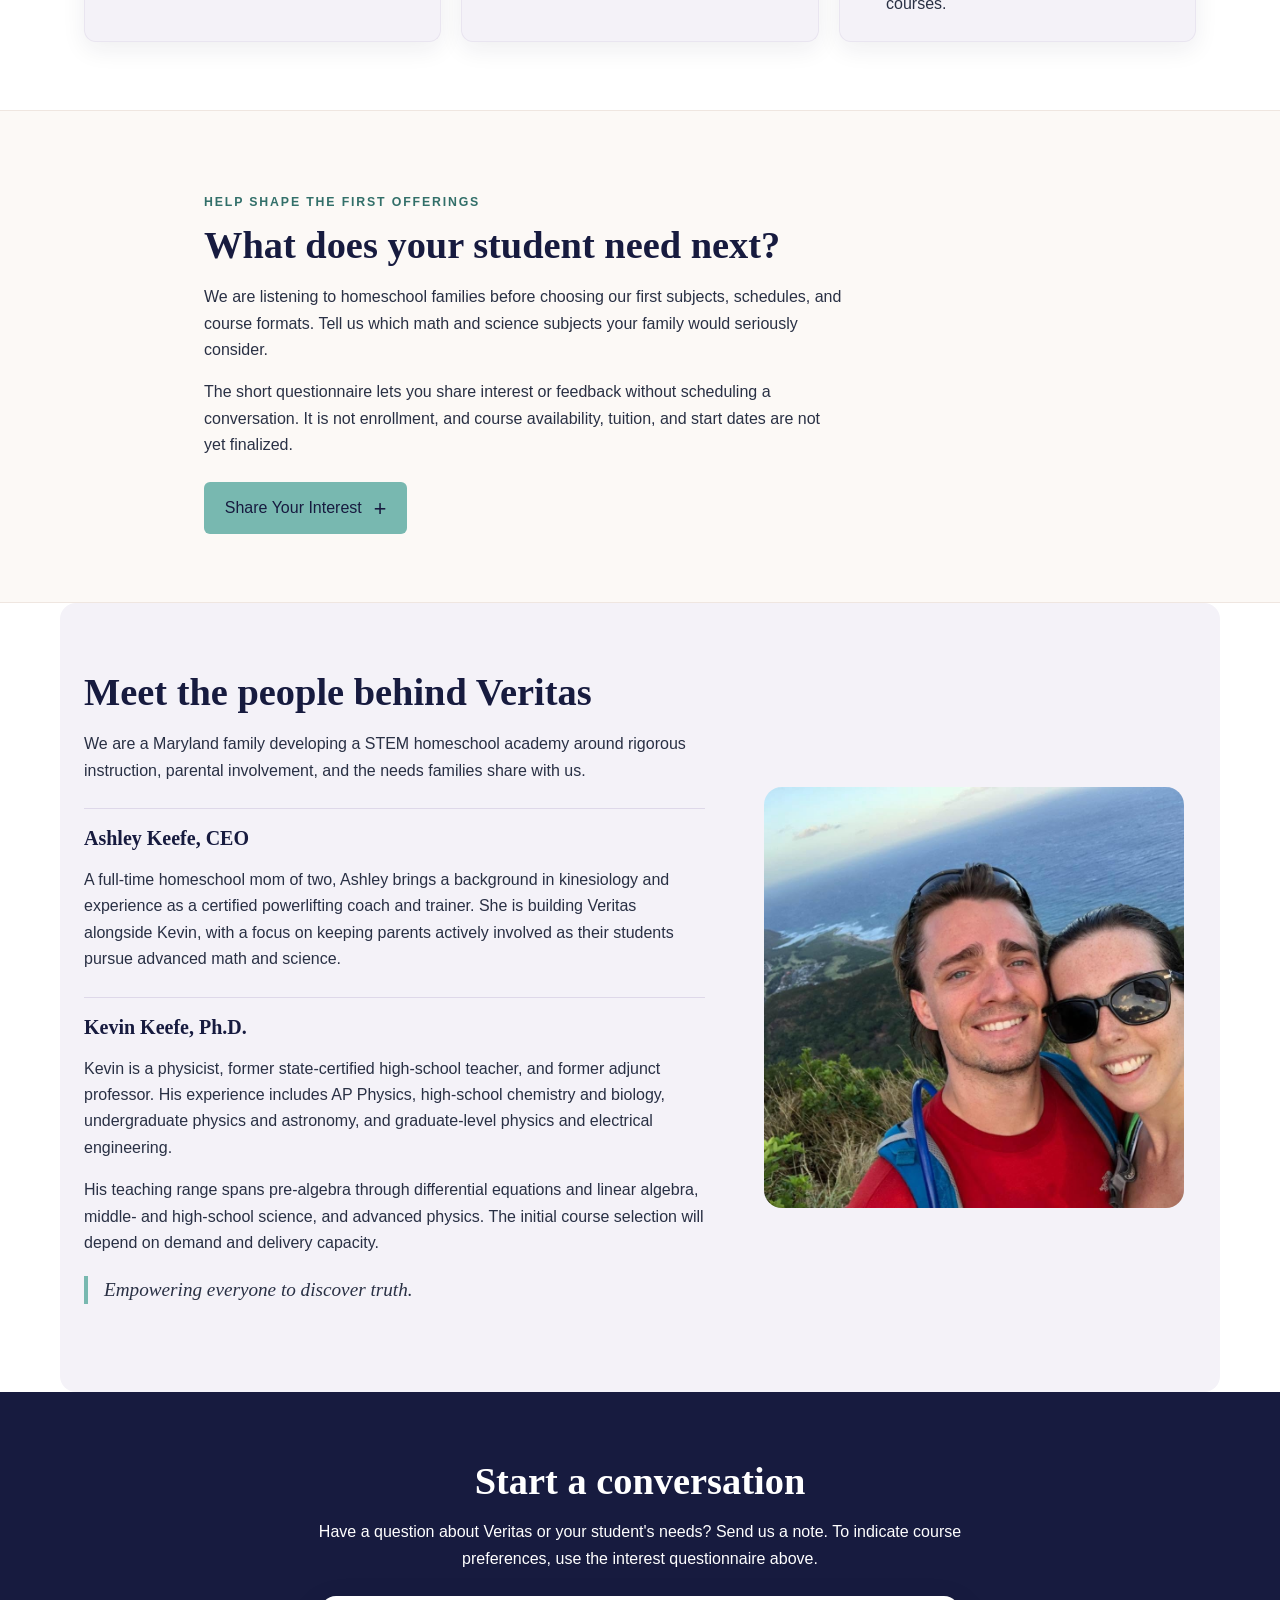
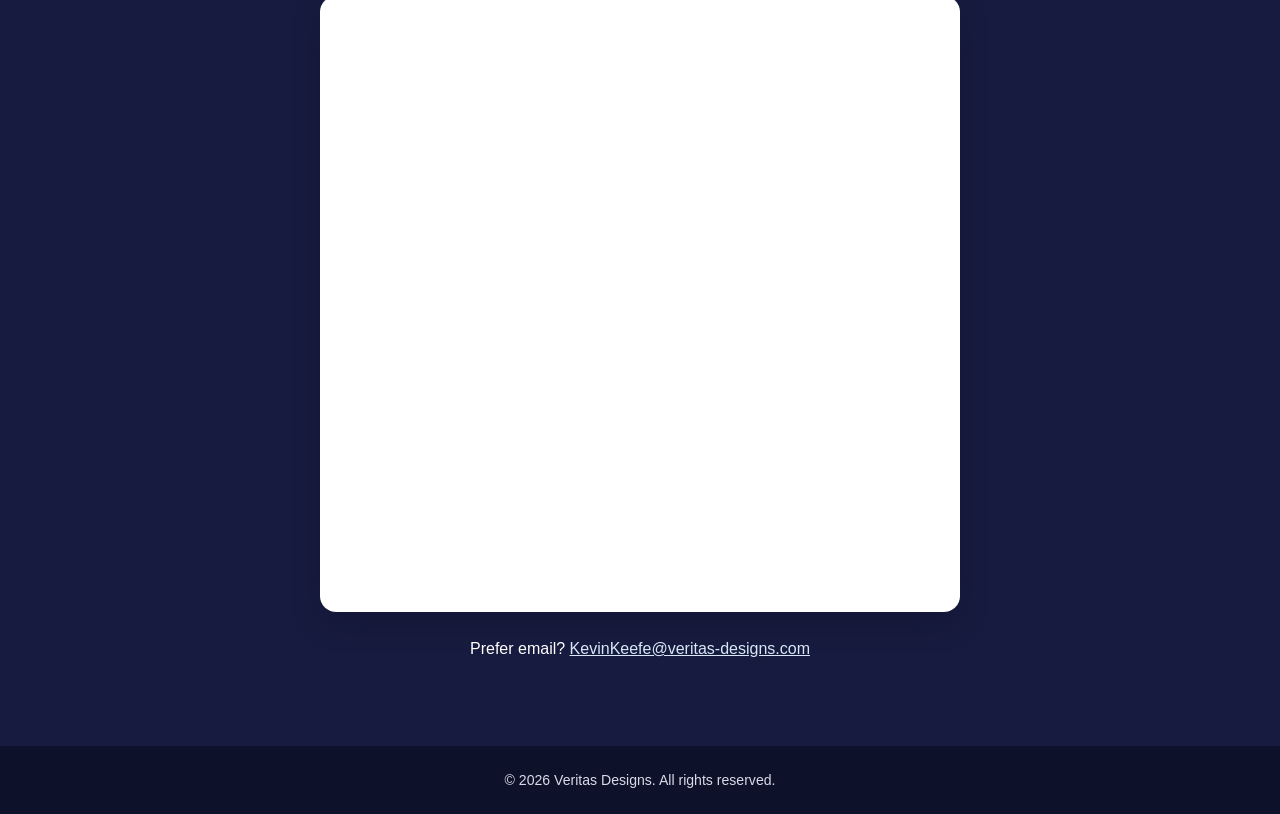
==== commit 6cd07168: "better embedding of the form, no more new tab" ====
--- a/index.html
+++ b/index.html
@@ -34,7 +34,41 @@
   </style>
 <style>
     .hero .hero-note { font-size: 0.95rem; margin-top: 1rem; }
-</style></head>
+</style>
+<style>
+  #project { scroll-margin-top: 6rem; }
+  html { scroll-behavior: smooth; }
+  #project .course-interest-disclosure { margin-top: 1.5rem; min-width: 0; }
+  #project .course-interest-disclosure > summary {
+    display: inline-flex; align-items: center; gap: .75rem;
+    cursor: pointer; list-style: none; font: inherit;
+  }
+  #project .course-interest-disclosure > summary::-webkit-details-marker { display: none; }
+  #project .course-interest-disclosure > summary::after { content: "+"; font-size: 1.35em; line-height: 1; }
+  #project .course-interest-disclosure[open] > summary::after { content: "-"; }
+  #project .course-interest-disclosure > summary:focus-visible {
+    outline: 3px solid currentColor; outline-offset: 5px;
+  }
+  #project .course-interest-panel {
+    box-sizing: border-box; width: 100%; max-width: 850px;
+    margin: 1.25rem auto 0; padding: clamp(.25rem, 1.5vw, 1rem);
+    background: #fff; color: #172b35;
+    border: 1px solid #d8e1e5; border-radius: 16px;
+    box-shadow: 0 8px 24px rgba(0, 0, 0, .10);
+    overflow: hidden;
+  }
+  #project .course-interest-frame {
+    display: block; width: 100%; height: 900px; border: 0; background: #fff;
+  }
+  @media (max-width: 600px) {
+    #project .course-interest-panel { border-radius: 10px; padding: 0; }
+    #project .course-interest-frame { height: 1050px; }
+  }
+  @media (prefers-reduced-motion: reduce) {
+    html { scroll-behavior: auto; }
+  }
+</style>
+</head>
 <body>
 <!-- Google Tag Manager (noscript) -->
 <noscript><iframe height="0" src="https://www.googletagmanager.com/ns.html?id=GTM-KDNDTB9P" style="display:none;visibility:hidden" width="0"></iframe></noscript>
@@ -63,10 +97,12 @@
   <span>Your homeschool.</span>
 </h1>
 <p>
-  Instructor-led math and science courses for students ready for deeper learning.
+  Instructor-led math and science courses for students ready for deeper
+  learning.  Live math and science lessons, curriculum, and hands-on labs—all in
+  one place. 
 </p>
 <div class="hero-actions">
-  <a aria-label="Share your course interests (opens in a new tab)" class="button" href="https://forms.cloud.microsoft/r/6KLybfc7jz" rel="noopener noreferrer" target="_blank">Share Your Course Interests</a>
+  <a class="button" href="#project">Share Your Course Interests</a>
   <a class="button button-secondary" href="#services">Explore Learning Options</a>
 </div>
 <p class="hero-note">In-person in Severn or fully virtual.</p></div>
@@ -144,8 +180,13 @@
   a conversation. It is not enrollment, and course availability, tuition, and
   start dates are not yet finalized.
 </p>
-<a aria-label="Share your interest (opens in a new tab)" class="button" href="https://forms.cloud.microsoft/r/6KLybfc7jz" rel="noopener noreferrer" target="_blank">Share Your Interest</a>
-<p>Questionnaire opens in a new tab.</p></div>
+<details class="course-interest-disclosure" id="course-interest">
+  <summary class="button">Share Your Interest</summary>
+  <div class="course-interest-panel">
+<iframe class="course-interest-frame" height="900" loading="lazy" src="https://forms.cloud.microsoft/Pages/ResponsePage.aspx?id=vS-6yR8ROUSunF3g6T-K3Ko-bfYmUD9FiA7j6zIf7G5UM0o4RDdDNjlQOFpXSllMVUM3R1hSQlI2Wi4u&amp;embed=true" title="Veritas Designs course interest questionnaire" width="100%"></iframe>
+  </div>
+</details>
+</div>
 </section>
 <section aria-labelledby="about-title" class="section-wrap about about-team" id="about">
 <div class="about-copy"><h2 id="about-title">Meet the people behind Veritas</h2>
--- a/styles.css
+++ b/styles.css
@@ -265,6 +265,42 @@
   max-width: 72ch;
 }
 
+.project-form-wrap {
+  max-width: 760px;
+  margin: 1.5rem auto 0;
+  padding: clamp(.75rem, 2vw, 1.25rem);
+  background: var(--white);
+  border: 1px solid #e9e5f0;
+  border-radius: 14px;
+  box-shadow: var(--shadow);
+  scroll-margin-top: 100px;
+}
+
+.project-form-wrap[hidden] {
+  display: none;
+}
+
+.interest-form-frame {
+  display: block;
+  width: 100%;
+  height: 900px;
+  border: 0;
+  border-radius: 8px;
+  background: var(--white);
+}
+
+.project-inner > .button {
+  border: 0;
+  font: inherit;
+  font-weight: 700;
+  cursor: pointer;
+}
+
+.project-inner > .button:focus-visible {
+  outline: 3px solid var(--purple);
+  outline-offset: 4px;
+}
+
 .project .eyebrow {
   color: #326f69;
 }
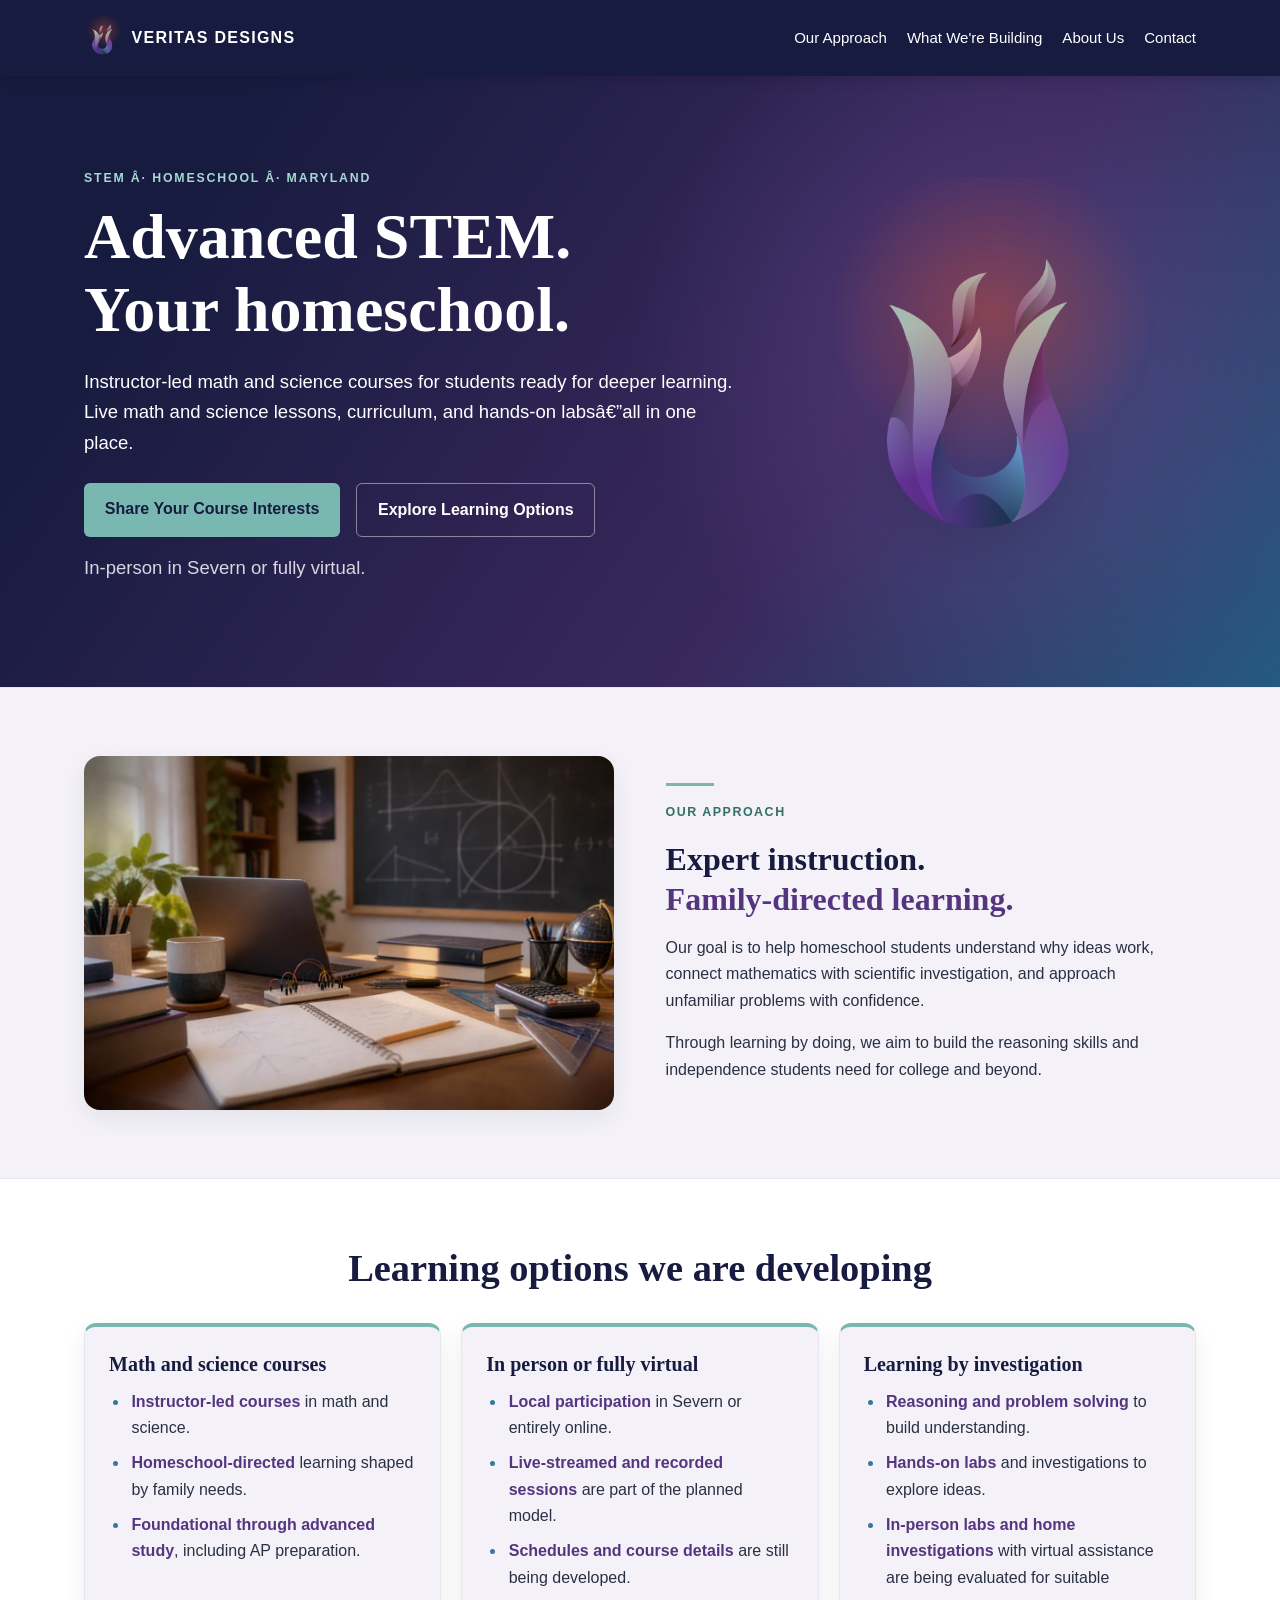
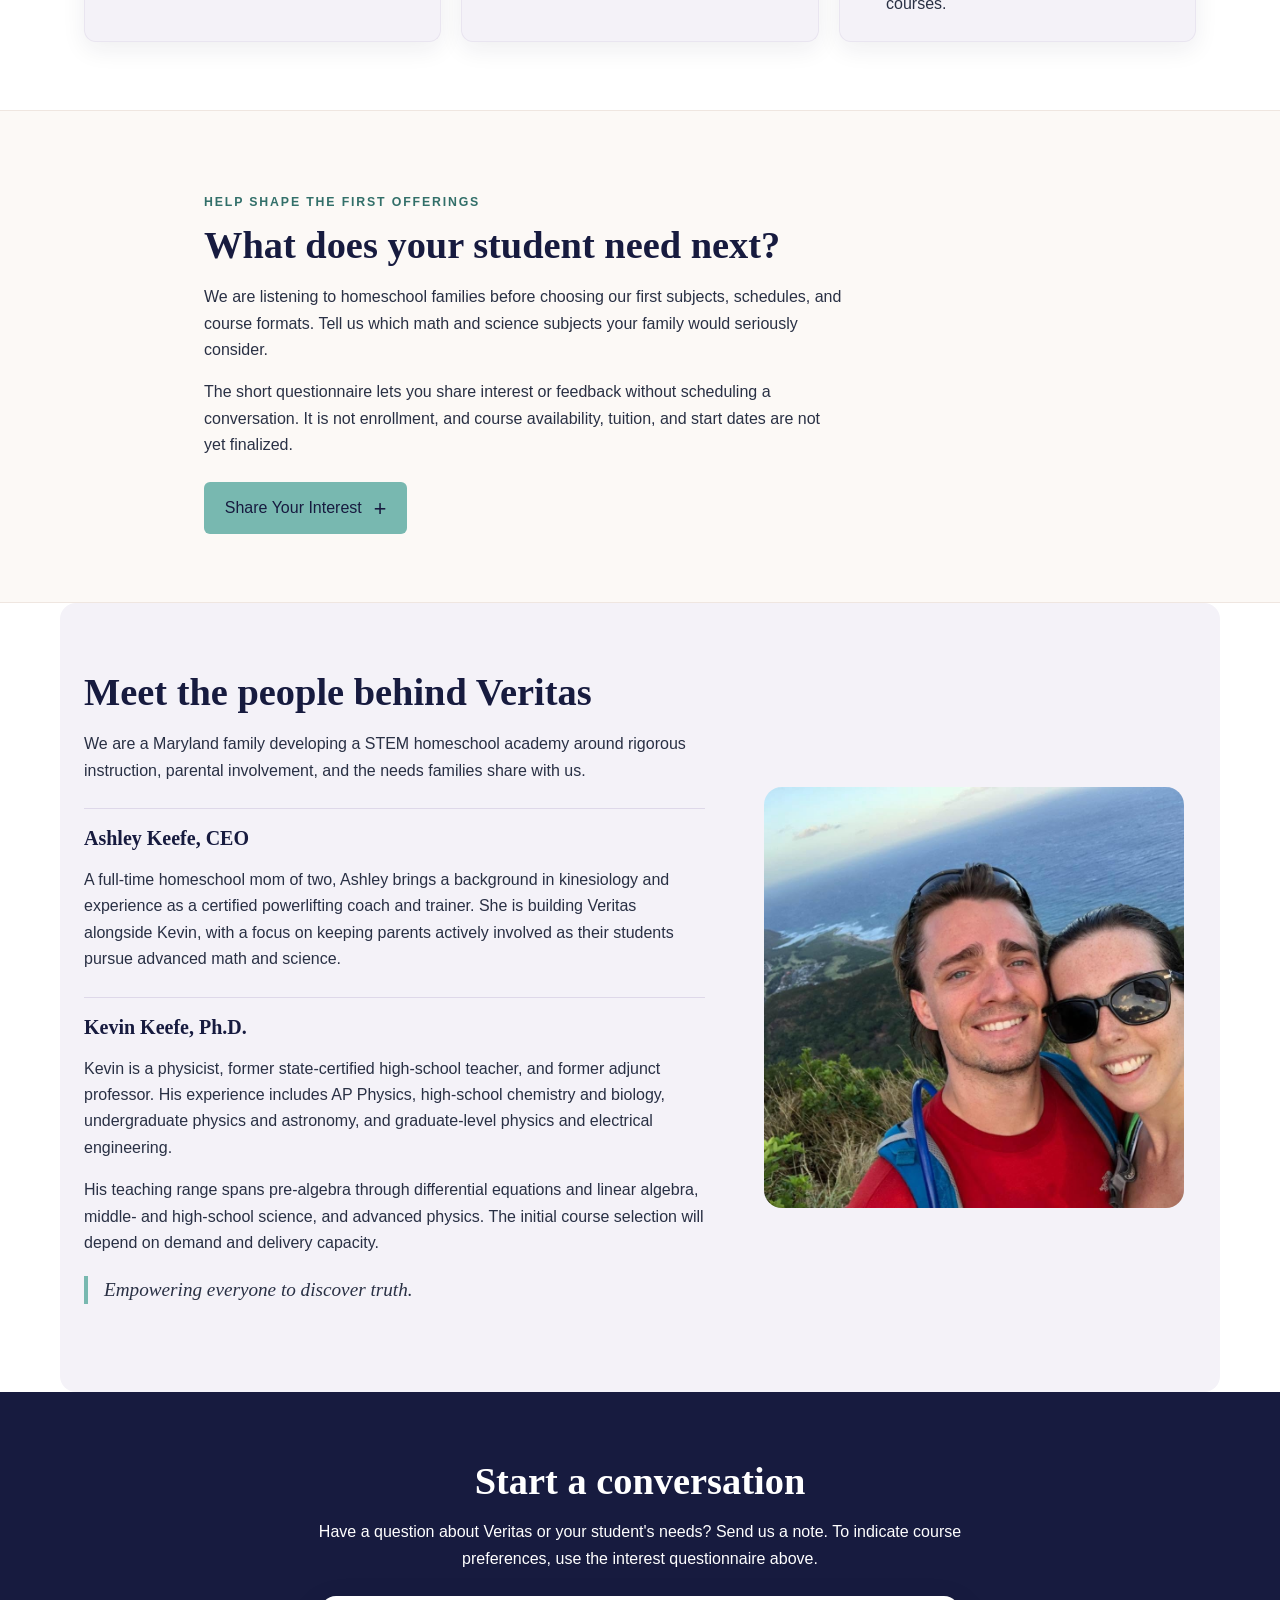
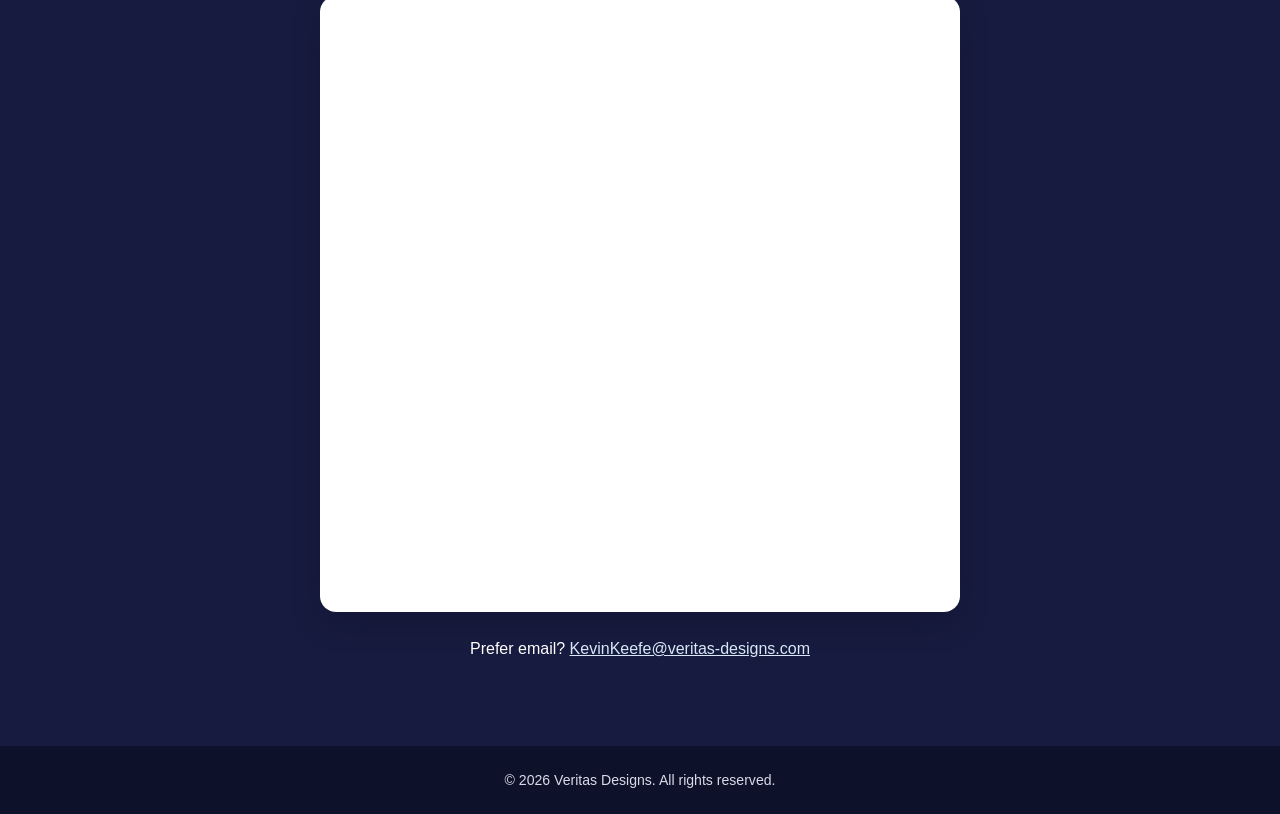
==== commit 4e38efe7: "improved html formating" ====
--- a/index.html
+++ b/index.html
@@ -1,265 +1,332 @@
-<!DOCTYPE html>
-
+﻿<!DOCTYPE html>
 <html lang="en">
-<head>
-<!-- Google tag (gtag.js) -->
-<script async="" src="https://www.googletagmanager.com/gtag/js?id=G-GMT11YTWMC"></script>
-<script>
-    window.dataLayer = window.dataLayer || [];
-    function gtag(){dataLayer.push(arguments);}
-    gtag('js', new Date());
-
-    gtag('config', 'G-GMT11YTWMC');
-  </script>
-<!-- Google Tag Manager -->
-<script>(function(w,d,s,l,i){w[l]=w[l]||[];w[l].push({'gtm.start':
-  new Date().getTime(),event:'gtm.js'});var f=d.getElementsByTagName(s)[0],
-  j=d.createElement(s),dl=l!='dataLayer'?'&l='+l:'';j.async=true;j.src=
-  'https://www.googletagmanager.com/gtm.js?id='+i+dl;f.parentNode.insertBefore(j,f);
-  })(window,document,'script','dataLayer','GTM-KDNDTB9P');</script>
-<!-- End Google Tag Manager -->
-<meta charset="utf-8"/>
-<meta content="width=device-width, initial-scale=1" name="viewport"/>
-<meta content="Veritas Designs is developing STEM courses for homeschool families in Severn, Maryland, with in-person and fully virtual participation. Help shape our first offerings." name="description"/>
-<title>Veritas Designs | STEM Homeschool Academy</title>
-<link href="styles.css" rel="stylesheet"/>
-<style>
-    #about.about-team { display: grid; grid-template-columns: minmax(0, 1.4fr) minmax(0, 1fr); gap: clamp(1.5rem, 4vw, 3rem); align-items: center; }
-    #about .about-copy { min-width: 0; }
-    #about .team-photo { display: block; width: 100%; max-width: 420px; height: auto; border-radius: 18px; justify-self: center; }
-    @media (max-width: 720px) {
+  <head>
+    <!-- Google tag (gtag.js) -->
+    <script async src="https://www.googletagmanager.com/gtag/js?id=G-GMT11YTWMC"></script>
+    <script>
+      window.dataLayer = window.dataLayer || [];
+      function gtag() { dataLayer.push(arguments); }
+      gtag('js', new Date());
+      gtag('config', 'G-GMT11YTWMC');
+    </script>
+
+    <!-- Google Tag Manager -->
+    <script>
+      (function (w, d, s, l, i) {
+      w[l] = w[l] || [];
+      w[l].push({ 'gtm.start': new Date().getTime(), event: 'gtm.js' });
+      var f = d.getElementsByTagName(s)[0];
+      var j = d.createElement(s);
+      var dl = l !== 'dataLayer' ? '&l=' + l : '';
+      j.async = true;
+      j.src = 'https://www.googletagmanager.com/gtm.js?id=' + i + dl;
+      f.parentNode.insertBefore(j, f);
+      })(window, document, 'script', 'dataLayer', 'GTM-KDNDTB9P');
+    </script>
+    <!-- End Google Tag Manager -->
+
+    <meta charset="utf-8" />
+    <meta name="viewport" content="width=device-width, initial-scale=1" />
+    <meta
+    name="description"
+    content="Veritas Designs is developing STEM courses for homeschool families in Severn, Maryland, with in-person and fully virtual participation. Help shape our first offerings."
+    />
+    <title>Veritas Designs | STEM Homeschool Academy</title>
+    <link href="styles.css" rel="stylesheet" />
+
+    <style>
+      #about.about-team {
+      display: grid;
+      grid-template-columns: minmax(0, 1.4fr) minmax(0, 1fr);
+      gap: clamp(1.5rem, 4vw, 3rem);
+      align-items: center;
+      }
+
+      #about .about-copy { min-width: 0; }
+
+      #about .team-photo {
+      display: block;
+      width: 100%;
+      max-width: 420px;
+      height: auto;
+      border-radius: 18px;
+      justify-self: center;
+      }
+
+      @media (max-width: 720px) {
       #about.about-team { grid-template-columns: 1fr; }
       #about .team-photo { max-width: 420px; }
-    }
-  </style>
-<style>
-    .hero .hero-note { font-size: 0.95rem; margin-top: 1rem; }
-</style>
-<style>
-  #project { scroll-margin-top: 6rem; }
-  html { scroll-behavior: smooth; }
-  #project .course-interest-disclosure { margin-top: 1.5rem; min-width: 0; }
-  #project .course-interest-disclosure > summary {
-    display: inline-flex; align-items: center; gap: .75rem;
-    cursor: pointer; list-style: none; font: inherit;
-  }
-  #project .course-interest-disclosure > summary::-webkit-details-marker { display: none; }
-  #project .course-interest-disclosure > summary::after { content: "+"; font-size: 1.35em; line-height: 1; }
-  #project .course-interest-disclosure[open] > summary::after { content: "-"; }
-  #project .course-interest-disclosure > summary:focus-visible {
-    outline: 3px solid currentColor; outline-offset: 5px;
-  }
-  #project .course-interest-panel {
-    box-sizing: border-box; width: 100%; max-width: 850px;
-    margin: 1.25rem auto 0; padding: clamp(.25rem, 1.5vw, 1rem);
-    background: #fff; color: #172b35;
-    border: 1px solid #d8e1e5; border-radius: 16px;
-    box-shadow: 0 8px 24px rgba(0, 0, 0, .10);
-    overflow: hidden;
-  }
-  #project .course-interest-frame {
-    display: block; width: 100%; height: 900px; border: 0; background: #fff;
-  }
-  @media (max-width: 600px) {
-    #project .course-interest-panel { border-radius: 10px; padding: 0; }
-    #project .course-interest-frame { height: 1050px; }
-  }
-  @media (prefers-reduced-motion: reduce) {
-    html { scroll-behavior: auto; }
-  }
-</style>
-</head>
-<body>
-<!-- Google Tag Manager (noscript) -->
-<noscript><iframe height="0" src="https://www.googletagmanager.com/ns.html?id=GTM-KDNDTB9P" style="display:none;visibility:hidden" width="0"></iframe></noscript>
-<!-- End Google Tag Manager (noscript) -->
-<header class="site-header">
-<nav aria-label="Main navigation" class="nav-wrap">
-<a aria-label="Veritas Designs, back to top" class="brand" href="#top">
-<img alt="" height="48" src="Dark_Logo.png" width="38"/>
-<span>VERITAS DESIGNS</span>
-</a>
-<div class="nav-links">
-<a href="#approach">Our Approach</a>
-<a href="#services">What We're Building</a>
-<a href="#about">About Us</a>
-<a href="#contact">Contact</a>
-</div>
-</nav>
-</header>
-<main id="top">
-<section aria-labelledby="hero-title" class="hero">
-<div class="hero-inner">
-<div class="hero-copy">
-<p class="eyebrow">STEM · HOMESCHOOL · MARYLAND</p>
-<h1 id="hero-title">
-  <span>Advanced STEM.</span>
-  <span>Your homeschool.</span>
-</h1>
-<p>
-  Instructor-led math and science courses for students ready for deeper
-  learning.  Live math and science lessons, curriculum, and hands-on labs—all in
-  one place. 
-</p>
-<div class="hero-actions">
-  <a class="button" href="#project">Share Your Course Interests</a>
-  <a class="button button-secondary" href="#services">Explore Learning Options</a>
-</div>
-<p class="hero-note">In-person in Severn or fully virtual.</p></div>
-<img alt="Veritas Designs flame logo" class="hero-logo" height="493" src="Dark_Logo.png" width="392"/>
-</div>
-</section>
-<section class="approach-band" id="approach" aria-labelledby="intro-title">
-  <div class="section-wrap approach-inner">
-    <img
-      class="approach-photo"
-      src="veritas-learning-workspace.webp"
-      alt="Illustrative home STEM workspace with a laptop, notebook, electronics and chalkboard"
-      width="1200"
-      height="800"
-      loading="lazy">
-    <div class="approach-copy">
-      <p class="approach-label">OUR APPROACH</p>
-      <h2 id="intro-title">
-        <span>Expert instruction.</span>
-        <span>Family-directed learning.</span>
-      </h2>
-      <p>
-        Our goal is to help homeschool students understand why ideas work,
-        connect mathematics with scientific investigation, and approach
-        unfamiliar problems with confidence.
-      </p>
-      <p>
-        Through learning by doing, we aim to build the reasoning skills
-        and independence students need for college and beyond.
-      </p>
-    </div>
-  </div>
-</section>
-
-<section aria-labelledby="services-title" class="section-wrap" id="services">
-
-<h2 id="services-title">Learning options we are developing</h2>
-<div class="cards">
-<article class="card">
-<h3>Math and science courses</h3>
-<ul>
-  <li><strong>Instructor-led courses</strong> in math and science.</li>
-  <li><strong>Homeschool-directed</strong> learning shaped by family needs.</li>
-  <li><strong>Foundational through advanced study</strong>, including AP preparation.</li>
-</ul>
-</article>
-<article class="card">
-<h3>In person or fully virtual</h3>
-<ul>
-  <li><strong>Local participation</strong> in Severn or entirely online.</li>
-  <li><strong>Live-streamed and recorded sessions</strong> are part of the planned model.</li>
-  <li><strong>Schedules and course details</strong> are still being developed.</li>
-</ul>
-</article>
-<article class="card">
-<h3>Learning by investigation</h3>
-<ul>
-  <li><strong>Reasoning and problem solving</strong> to build understanding.</li>
-  <li><strong>Hands-on labs</strong> and investigations to explore ideas.</li>
-  <li><strong>In-person labs and home investigations</strong> with virtual assistance are being evaluated for suitable courses.</li>
-</ul>
-</article>
-</div>
-</section>
-<section aria-labelledby="project-title" class="project" id="project">
-<div class="section-wrap project-inner"><p class="eyebrow">HELP SHAPE THE FIRST OFFERINGS</p>
-<h2 id="project-title">What does your student need next?</h2>
-<p>
-  We are listening to homeschool families before choosing our first subjects,
-  schedules, and course formats. Tell us which math and science subjects your
-  family would seriously consider.
-</p>
-<p>
-  The short questionnaire lets you share interest or feedback without scheduling
-  a conversation. It is not enrollment, and course availability, tuition, and
-  start dates are not yet finalized.
-</p>
-<details class="course-interest-disclosure" id="course-interest">
-  <summary class="button">Share Your Interest</summary>
-  <div class="course-interest-panel">
-<iframe class="course-interest-frame" height="900" loading="lazy" src="https://forms.cloud.microsoft/Pages/ResponsePage.aspx?id=vS-6yR8ROUSunF3g6T-K3Ko-bfYmUD9FiA7j6zIf7G5UM0o4RDdDNjlQOFpXSllMVUM3R1hSQlI2Wi4u&amp;embed=true" title="Veritas Designs course interest questionnaire" width="100%"></iframe>
-  </div>
-</details>
-</div>
-</section>
-<section aria-labelledby="about-title" class="section-wrap about about-team" id="about">
-<div class="about-copy"><h2 id="about-title">Meet the people behind Veritas</h2>
-<p>We are a Maryland family developing a STEM homeschool academy around rigorous instruction, parental involvement, and the needs families share with us.</p>
-<article class="person-bio">
-<h3>Ashley Keefe, CEO</h3>
-<p>
-  A full-time homeschool mom of two, Ashley brings a background in kinesiology and
-  experience as a certified powerlifting coach and trainer. She is building
-  Veritas alongside Kevin, with a focus on keeping parents actively involved as
-  their students pursue advanced math and science.
-</p>
- </article>
-<article class="person-bio">
-<h3>Kevin Keefe, Ph.D.</h3>
-<p>
-  Kevin is a physicist, former state-certified high-school teacher, and former
-  adjunct professor. His experience includes AP Physics, high-school chemistry
-  and biology, undergraduate physics and astronomy, and graduate-level physics
-  and electrical engineering.
-</p>
-<p>
-  His teaching range spans pre-algebra through differential equations and linear
-  algebra, middle- and high-school science, and advanced physics. The initial
-  course selection will depend on demand and delivery capacity.
-</p>
-</article>
-<p class="mission">Empowering everyone to discover truth.</p></div>
-<img alt="Two people outdoors with a coastal landscape in the background" class="team-photo" height="960" loading="lazy" src="team-photo.jpg" width="958"/>
-</section>
-<section aria-labelledby="contact-title" class="contact" id="contact"><div class="section-wrap contact-inner">
-<h2 id="contact-title">Start a conversation</h2>
-<p>Have a question about Veritas or your student's needs? Send us a note. To indicate course preferences, use the interest questionnaire above.</p>
-<div class="contact-form-wrap">
-<iframe data-tally-src="https://tally.so/embed/EkjeDN?alignLeft=1&amp;hideTitle=1&amp;transparentBackground=1&amp;dynamicHeight=1" height="566" loading="lazy" style="display: block; border: 0;" title="Veritas Designs contact form" width="100%">
-</iframe>
-</div>
-<p class="contact-email">
+      }
+
+      .hero .hero-note { font-size: 0.95rem; margin-top: 1rem; }
+
+      #project { scroll-margin-top: 6rem; }
+      html { scroll-behavior: smooth; }
+
+      #project .course-interest-disclosure {
+      margin-top: 1.5rem;
+      min-width: 0;
+      }
+
+      #project .course-interest-disclosure > summary {
+      display: inline-flex;
+      align-items: center;
+      gap: .75rem;
+      cursor: pointer;
+      list-style: none;
+      font: inherit;
+      }
+
+      #project .course-interest-disclosure > summary::-webkit-details-marker {
+      display: none;
+      }
+
+      #project .course-interest-disclosure > summary::after {
+      content: "+";
+      font-size: 1.35em;
+      line-height: 1;
+      }
+
+      #project .course-interest-disclosure[open] > summary::after {
+      content: "-";
+      }
+
+      #project .course-interest-disclosure > summary:focus-visible {
+      outline: 3px solid currentColor;
+      outline-offset: 5px;
+      }
+
+      #project .course-interest-panel {
+      box-sizing: border-box;
+      width: 100%;
+      max-width: 850px;
+      margin: 1.25rem auto 0;
+      padding: clamp(.25rem, 1.5vw, 1rem);
+      background: #fff;
+      color: #172b35;
+      border: 1px solid #d8e1e5;
+      border-radius: 16px;
+      box-shadow: 0 8px 24px rgba(0, 0, 0, .10);
+      overflow: hidden;
+      }
+
+      #project .course-interest-frame {
+      display: block;
+      width: 100%;
+      height: 900px;
+      border: 0;
+      background: #fff;
+      }
+
+      @media (max-width: 600px) {
+      #project .course-interest-panel { border-radius: 10px; padding: 0; }
+      #project .course-interest-frame { height: 1050px; }
+      }
+
+      @media (prefers-reduced-motion: reduce) {
+      html { scroll-behavior: auto; }
+      }
+    </style>
+  </head>
+  <body>
+    <!-- Google Tag Manager (noscript) -->
+    <noscript>
+      <iframe
+      src="https://www.googletagmanager.com/ns.html?id=GTM-KDNDTB9P"
+      height="0"
+      width="0"
+      style="display:none;visibility:hidden"
+    ></iframe>
+  </noscript>
+  <!-- End Google Tag Manager (noscript) -->
+
+  <header class="site-header">
+    <nav class="nav-wrap" aria-label="Main navigation">
+      <a class="brand" href="#top" aria-label="Veritas Designs, back to top">
+        <img src="Dark_Logo.png" alt="" width="38" height="48" />
+        <span>VERITAS DESIGNS</span>
+      </a>
+      <div class="nav-links">
+        <a href="#approach">Our Approach</a>
+        <a href="#services">What We're Building</a>
+        <a href="#about">About Us</a>
+        <a href="#contact">Contact</a>
+      </div>
+    </nav>
+  </header>
+  <main id="top">
+    <section aria-labelledby="hero-title" class="hero">
+      <div class="hero-inner">
+        <div class="hero-copy">
+          <p class="eyebrow">STEM Â· HOMESCHOOL Â· MARYLAND</p>
+          <h1 id="hero-title">
+            <span>Advanced STEM.</span>
+            <span>Your homeschool.</span>
+          </h1>
+          <p>
+            Instructor-led math and science courses for students ready for deeper
+            learning.  Live math and science lessons, curriculum, and hands-on labsâ€”all in
+            one place.
+          </p>
+          <div class="hero-actions">
+            <a class="button" href="#project">Share Your Course Interests</a>
+            <a class="button button-secondary" href="#services">Explore Learning Options</a>
+          </div>
+          <p class="hero-note">In-person in Severn or fully virtual.</p></div>
+        <img alt="Veritas Designs flame logo" class="hero-logo" height="493" src="Dark_Logo.png" width="392"/>
+      </div>
+    </section>
+    <section class="approach-band" id="approach" aria-labelledby="intro-title">
+      <div class="section-wrap approach-inner">
+        <img
+        class="approach-photo"
+        src="veritas-learning-workspace.webp"
+        alt="Illustrative home STEM workspace with a laptop, notebook, electronics and chalkboard"
+        width="1200"
+        height="800"
+        loading="lazy">
+        <div class="approach-copy">
+          <p class="approach-label">OUR APPROACH</p>
+          <h2 id="intro-title">
+            <span>Expert instruction.</span>
+            <span>Family-directed learning.</span>
+          </h2>
+          <p>
+            Our goal is to help homeschool students understand why ideas work,
+            connect mathematics with scientific investigation, and approach
+            unfamiliar problems with confidence.
+          </p>
+          <p>
+            Through learning by doing, we aim to build the reasoning skills
+            and independence students need for college and beyond.
+          </p>
+        </div>
+      </div>
+    </section>
+
+    <section aria-labelledby="services-title" class="section-wrap" id="services">
+
+      <h2 id="services-title">Learning options we are developing</h2>
+      <div class="cards">
+        <article class="card">
+          <h3>Math and science courses</h3>
+          <ul>
+            <li><strong>Instructor-led courses</strong> in math and science.</li>
+            <li><strong>Homeschool-directed</strong> learning shaped by family needs.</li>
+            <li><strong>Foundational through advanced study</strong>, including AP preparation.</li>
+          </ul>
+        </article>
+        <article class="card">
+          <h3>In person or fully virtual</h3>
+          <ul>
+            <li><strong>Local participation</strong> in Severn or entirely online.</li>
+            <li><strong>Live-streamed and recorded sessions</strong> are part of the planned model.</li>
+            <li><strong>Schedules and course details</strong> are still being developed.</li>
+          </ul>
+        </article>
+        <article class="card">
+          <h3>Learning by investigation</h3>
+          <ul>
+            <li><strong>Reasoning and problem solving</strong> to build understanding.</li>
+            <li><strong>Hands-on labs</strong> and investigations to explore ideas.</li>
+            <li><strong>In-person labs and home investigations</strong> with virtual assistance are being evaluated for suitable courses.</li>
+          </ul>
+        </article>
+      </div>
+    </section>
+    <section aria-labelledby="project-title" class="project" id="project">
+      <div class="section-wrap project-inner"><p class="eyebrow">HELP SHAPE THE FIRST OFFERINGS</p>
+        <h2 id="project-title">What does your student need next?</h2>
+        <p>
+          We are listening to homeschool families before choosing our first subjects,
+          schedules, and course formats. Tell us which math and science subjects your
+          family would seriously consider.
+        </p>
+        <p>
+          The short questionnaire lets you share interest or feedback without scheduling
+          a conversation. It is not enrollment, and course availability, tuition, and
+          start dates are not yet finalized.
+        </p>
+        <details class="course-interest-disclosure" id="course-interest">
+          <summary class="button">Share Your Interest</summary>
+          <div class="course-interest-panel">
+            <iframe class="course-interest-frame" height="900" loading="lazy" src="https://forms.cloud.microsoft/Pages/ResponsePage.aspx?id=vS-6yR8ROUSunF3g6T-K3Ko-bfYmUD9FiA7j6zIf7G5UM0o4RDdDNjlQOFpXSllMVUM3R1hSQlI2Wi4u&amp;embed=true" title="Veritas Designs course interest questionnaire" width="100%"></iframe>
+          </div>
+        </details>
+      </div>
+    </section>
+    <section aria-labelledby="about-title" class="section-wrap about about-team" id="about">
+      <div class="about-copy"><h2 id="about-title">Meet the people behind Veritas</h2>
+        <p>We are a Maryland family developing a STEM homeschool academy around rigorous instruction, parental involvement, and the needs families share with us.</p>
+        <article class="person-bio">
+          <h3>Ashley Keefe, CEO</h3>
+          <p>
+            A full-time homeschool mom of two, Ashley brings a background in kinesiology and
+            experience as a certified powerlifting coach and trainer. She is building
+            Veritas alongside Kevin, with a focus on keeping parents actively involved as
+            their students pursue advanced math and science.
+          </p>
+        </article>
+        <article class="person-bio">
+          <h3>Kevin Keefe, Ph.D.</h3>
+          <p>
+            Kevin is a physicist, former state-certified high-school teacher, and former
+            adjunct professor. His experience includes AP Physics, high-school chemistry
+            and biology, undergraduate physics and astronomy, and graduate-level physics
+            and electrical engineering.
+          </p>
+          <p>
+            His teaching range spans pre-algebra through differential equations and linear
+            algebra, middle- and high-school science, and advanced physics. The initial
+            course selection will depend on demand and delivery capacity.
+          </p>
+        </article>
+        <p class="mission">Empowering everyone to discover truth.</p></div>
+      <img alt="Two people outdoors with a coastal landscape in the background" class="team-photo" height="960" loading="lazy" src="team-photo.jpg" width="958"/>
+    </section>
+    <section aria-labelledby="contact-title" class="contact" id="contact"><div class="section-wrap contact-inner">
+        <h2 id="contact-title">Start a conversation</h2>
+        <p>Have a question about Veritas or your student's needs? Send us a note. To indicate course preferences, use the interest questionnaire above.</p>
+        <div class="contact-form-wrap">
+          <iframe data-tally-src="https://tally.so/embed/EkjeDN?alignLeft=1&amp;hideTitle=1&amp;transparentBackground=1&amp;dynamicHeight=1" height="566" loading="lazy" style="display: block; border: 0;" title="Veritas Designs contact form" width="100%">
+          </iframe>
+        </div>
+        <p class="contact-email">
           Prefer email?
           <a href="mailto:KevinKeefe@veritas-designs.com">
             KevinKeefe@veritas-designs.com
           </a>
-</p>
-</div></section>
-<script>
-    (function () {
+        </p>
+      </div></section>
+    <script>
+      (function () {
       var d = document;
       var url = "https://tally.so/widgets/embed.js";
 
       function loadForms() {
-        if (typeof Tally !== "undefined") {
-          Tally.loadEmbeds();
-        } else {
-          d.querySelectorAll(
-            "iframe[data-tally-src]:not([src])"
-          ).forEach(function (frame) {
-            frame.src = frame.dataset.tallySrc;
-          });
-        }
-      }
-
       if (typeof Tally !== "undefined") {
-        loadForms();
+      Tally.loadEmbeds();
+      } else {
+      d.querySelectorAll(
+      "iframe[data-tally-src]:not([src])"
+      ).forEach(function (frame) {
+      frame.src = frame.dataset.tallySrc;
+      });
+      }
+      }
+
+      if (typeof Tally !== "undefined") {
+      loadForms();
       } else if (!d.querySelector('script[src="' + url + '"]')) {
-        var script = d.createElement("script");
-        script.src = url;
-        script.onload = loadForms;
-        script.onerror = loadForms;
-        d.body.appendChild(script);
-      }
-    })();
+      var script = d.createElement("script");
+      script.src = url;
+      script.onload = loadForms;
+      script.onerror = loadForms;
+      d.body.appendChild(script);
+      }
+      })();
     </script>
-</main>
-<footer>&copy; 2026 Veritas Designs. All rights reserved.</footer>
+  </main>
+  <footer>&copy; 2026 Veritas Designs. All rights reserved.</footer>
 </body>
 </html>
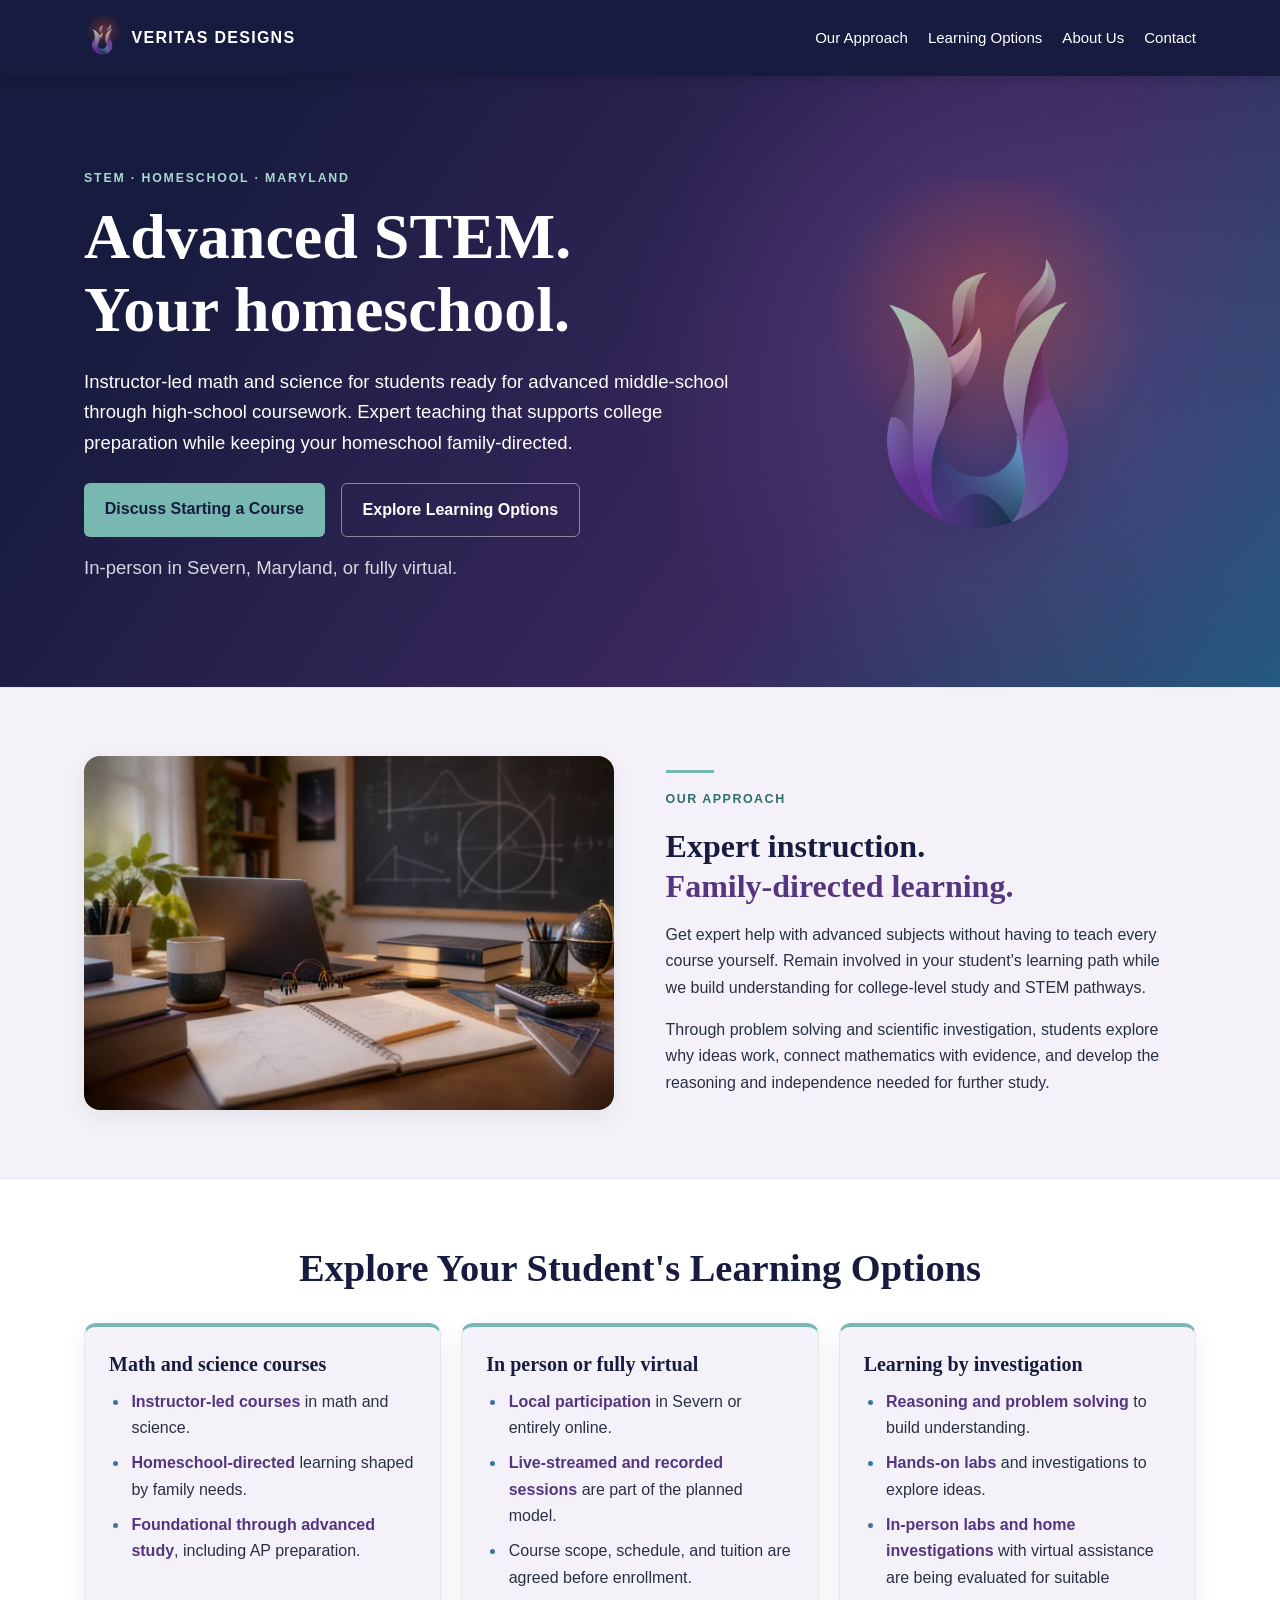
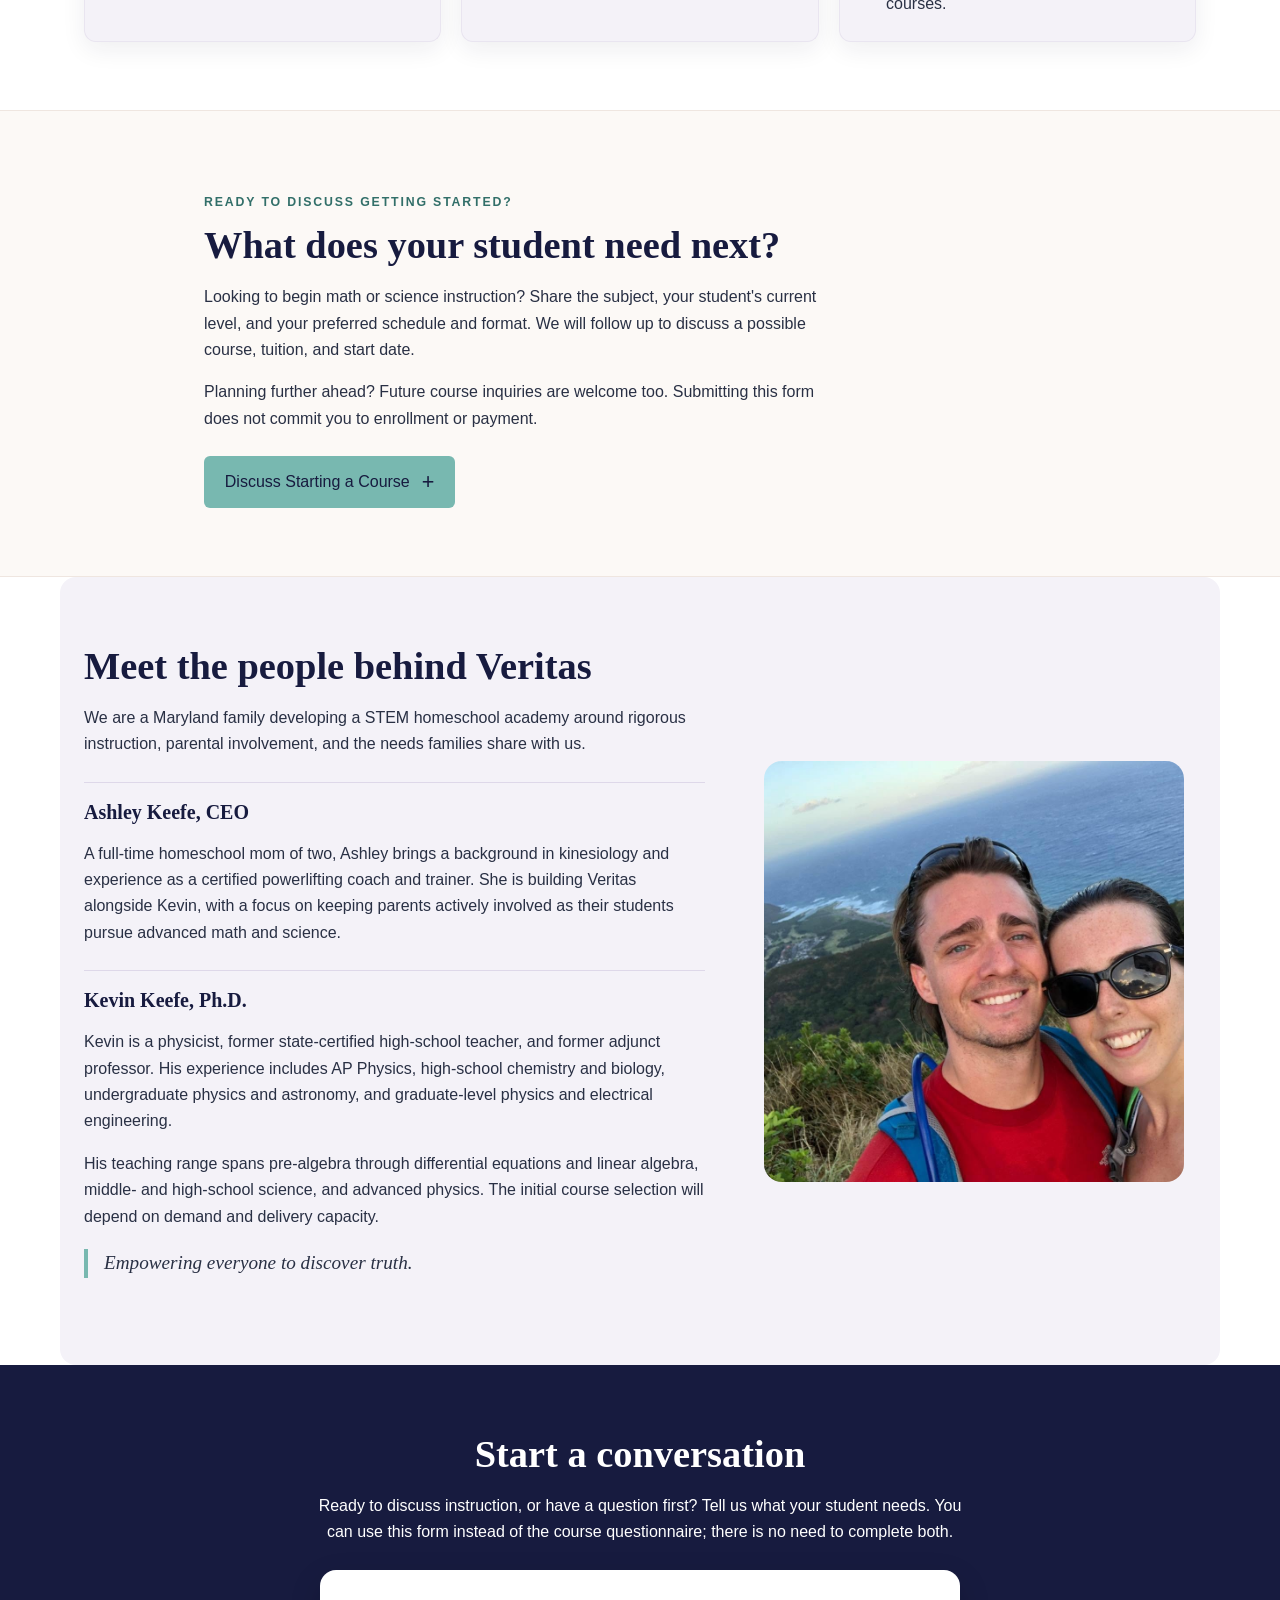
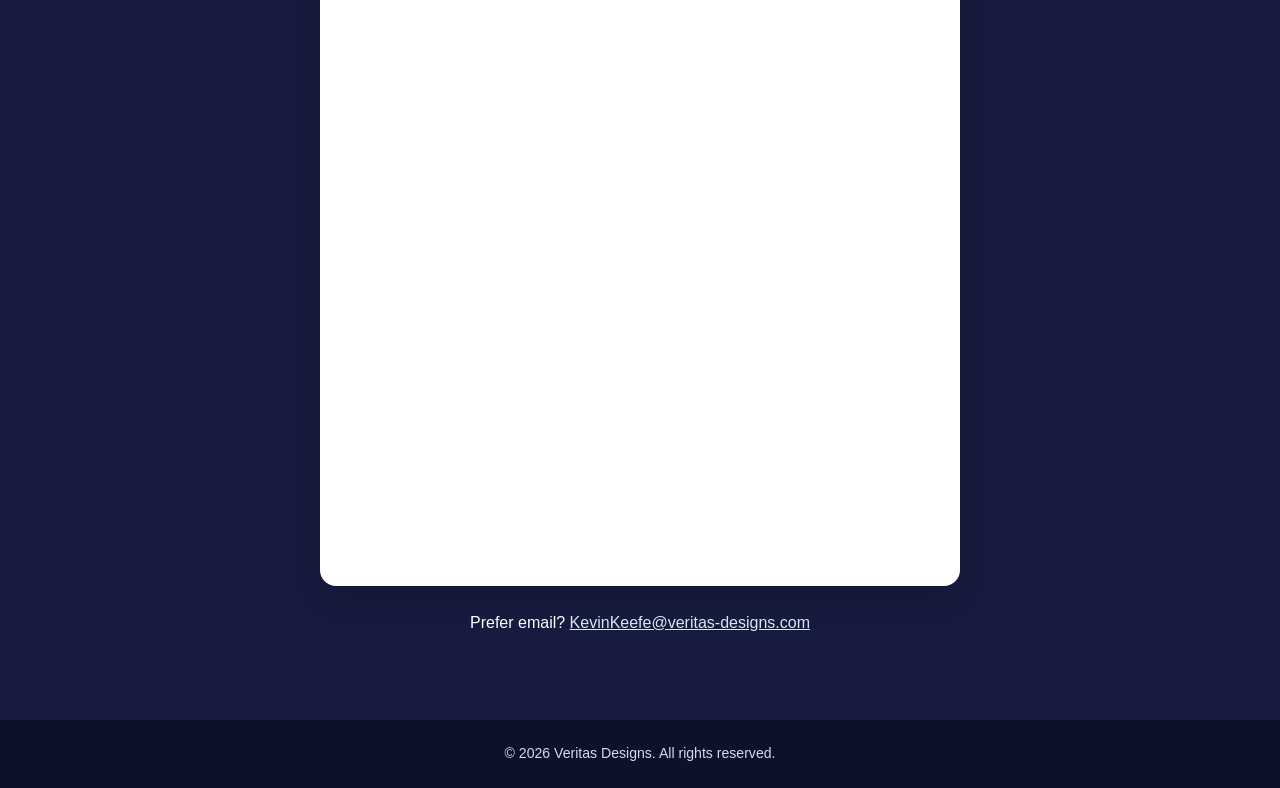
==== commit 46b67349: "repositioning a better and more concise cta offer" ====
--- a/index.html
+++ b/index.html
@@ -29,9 +29,11 @@
     <meta name="viewport" content="width=device-width, initial-scale=1" />
     <meta
     name="description"
-    content="Veritas Designs is developing STEM courses for homeschool families in Severn, Maryland, with in-person and fully virtual participation. Help shape our first offerings."
+    content="Math and science instruction for homeschool students, from advanced
+    middle school through high school. Prepare for college in Severn, Maryland,
+    or online."
     />
-    <title>Veritas Designs | STEM Homeschool Academy</title>
+    <title>Homeschool Math &amp; Science | Middle &amp; High School | Veritas Designs</title>
     <link href="styles.css" rel="stylesheet" />
 
     <style>
@@ -148,7 +150,7 @@
       </a>
       <div class="nav-links">
         <a href="#approach">Our Approach</a>
-        <a href="#services">What We're Building</a>
+        <a href="#services">Learning Options</a>
         <a href="#about">About Us</a>
         <a href="#contact">Contact</a>
       </div>
@@ -158,21 +160,21 @@
     <section aria-labelledby="hero-title" class="hero">
       <div class="hero-inner">
         <div class="hero-copy">
-          <p class="eyebrow">STEM Â· HOMESCHOOL Â· MARYLAND</p>
+          <p class="eyebrow">STEM · HOMESCHOOL · MARYLAND</p>
           <h1 id="hero-title">
             <span>Advanced STEM.</span>
             <span>Your homeschool.</span>
           </h1>
           <p>
-            Instructor-led math and science courses for students ready for deeper
-            learning.  Live math and science lessons, curriculum, and hands-on labsâ€”all in
-            one place.
+            Instructor-led math and science for students ready for advanced middle-school
+            through high-school coursework. Expert teaching that supports college
+            preparation while keeping your homeschool family-directed.
           </p>
           <div class="hero-actions">
-            <a class="button" href="#project">Share Your Course Interests</a>
+            <a class="button" href="#project">Discuss Starting a Course</a>
             <a class="button button-secondary" href="#services">Explore Learning Options</a>
           </div>
-          <p class="hero-note">In-person in Severn or fully virtual.</p></div>
+          <p class="hero-note">In-person in Severn, Maryland, or fully virtual.</p></div>
         <img alt="Veritas Designs flame logo" class="hero-logo" height="493" src="Dark_Logo.png" width="392"/>
       </div>
     </section>
@@ -192,13 +194,14 @@
             <span>Family-directed learning.</span>
           </h2>
           <p>
-            Our goal is to help homeschool students understand why ideas work,
-            connect mathematics with scientific investigation, and approach
-            unfamiliar problems with confidence.
-          </p>
-          <p>
-            Through learning by doing, we aim to build the reasoning skills
-            and independence students need for college and beyond.
+            Get expert help with advanced subjects without having to teach every course
+            yourself. Remain involved in your student's learning path while we build
+            understanding for college-level study and STEM pathways.
+          </p>
+          <p>
+            Through problem solving and scientific investigation, students explore why ideas
+            work, connect mathematics with evidence, and develop the reasoning and
+            independence needed for further study.
           </p>
         </div>
       </div>
@@ -206,7 +209,7 @@
 
     <section aria-labelledby="services-title" class="section-wrap" id="services">
 
-      <h2 id="services-title">Learning options we are developing</h2>
+      <h2 id="services-title">Explore Your Student's Learning Options</h2>
       <div class="cards">
         <article class="card">
           <h3>Math and science courses</h3>
@@ -221,7 +224,7 @@
           <ul>
             <li><strong>Local participation</strong> in Severn or entirely online.</li>
             <li><strong>Live-streamed and recorded sessions</strong> are part of the planned model.</li>
-            <li><strong>Schedules and course details</strong> are still being developed.</li>
+            <li>Course scope, schedule, and tuition are agreed before enrollment.</li>
           </ul>
         </article>
         <article class="card">
@@ -235,20 +238,20 @@
       </div>
     </section>
     <section aria-labelledby="project-title" class="project" id="project">
-      <div class="section-wrap project-inner"><p class="eyebrow">HELP SHAPE THE FIRST OFFERINGS</p>
+      <div class="section-wrap project-inner"><p class="eyebrow">READY TO DISCUSS GETTING STARTED?</p>
         <h2 id="project-title">What does your student need next?</h2>
         <p>
-          We are listening to homeschool families before choosing our first subjects,
-          schedules, and course formats. Tell us which math and science subjects your
-          family would seriously consider.
+          Looking to begin math or science instruction? Share the subject,
+          your student's current level, and your preferred schedule and
+          format. We will follow up to discuss a possible course, tuition,
+          and start date.
         </p>
         <p>
-          The short questionnaire lets you share interest or feedback without scheduling
-          a conversation. It is not enrollment, and course availability, tuition, and
-          start dates are not yet finalized.
+          Planning further ahead? Future course inquiries are welcome too.
+          Submitting this form does not commit you to enrollment or payment.
         </p>
         <details class="course-interest-disclosure" id="course-interest">
-          <summary class="button">Share Your Interest</summary>
+          <summary class="button">Discuss Starting a Course</summary>
           <div class="course-interest-panel">
             <iframe class="course-interest-frame" height="900" loading="lazy" src="https://forms.cloud.microsoft/Pages/ResponsePage.aspx?id=vS-6yR8ROUSunF3g6T-K3Ko-bfYmUD9FiA7j6zIf7G5UM0o4RDdDNjlQOFpXSllMVUM3R1hSQlI2Wi4u&amp;embed=true" title="Veritas Designs course interest questionnaire" width="100%"></iframe>
           </div>
@@ -286,7 +289,11 @@
     </section>
     <section aria-labelledby="contact-title" class="contact" id="contact"><div class="section-wrap contact-inner">
         <h2 id="contact-title">Start a conversation</h2>
-        <p>Have a question about Veritas or your student's needs? Send us a note. To indicate course preferences, use the interest questionnaire above.</p>
+        <p>
+          Ready to discuss instruction, or have a question first? Tell us
+          what your student needs. You can use this form instead of the
+          course questionnaire; there is no need to complete both.
+        </p>
         <div class="contact-form-wrap">
           <iframe data-tally-src="https://tally.so/embed/EkjeDN?alignLeft=1&amp;hideTitle=1&amp;transparentBackground=1&amp;dynamicHeight=1" height="566" loading="lazy" style="display: block; border: 0;" title="Veritas Designs contact form" width="100%">
           </iframe>
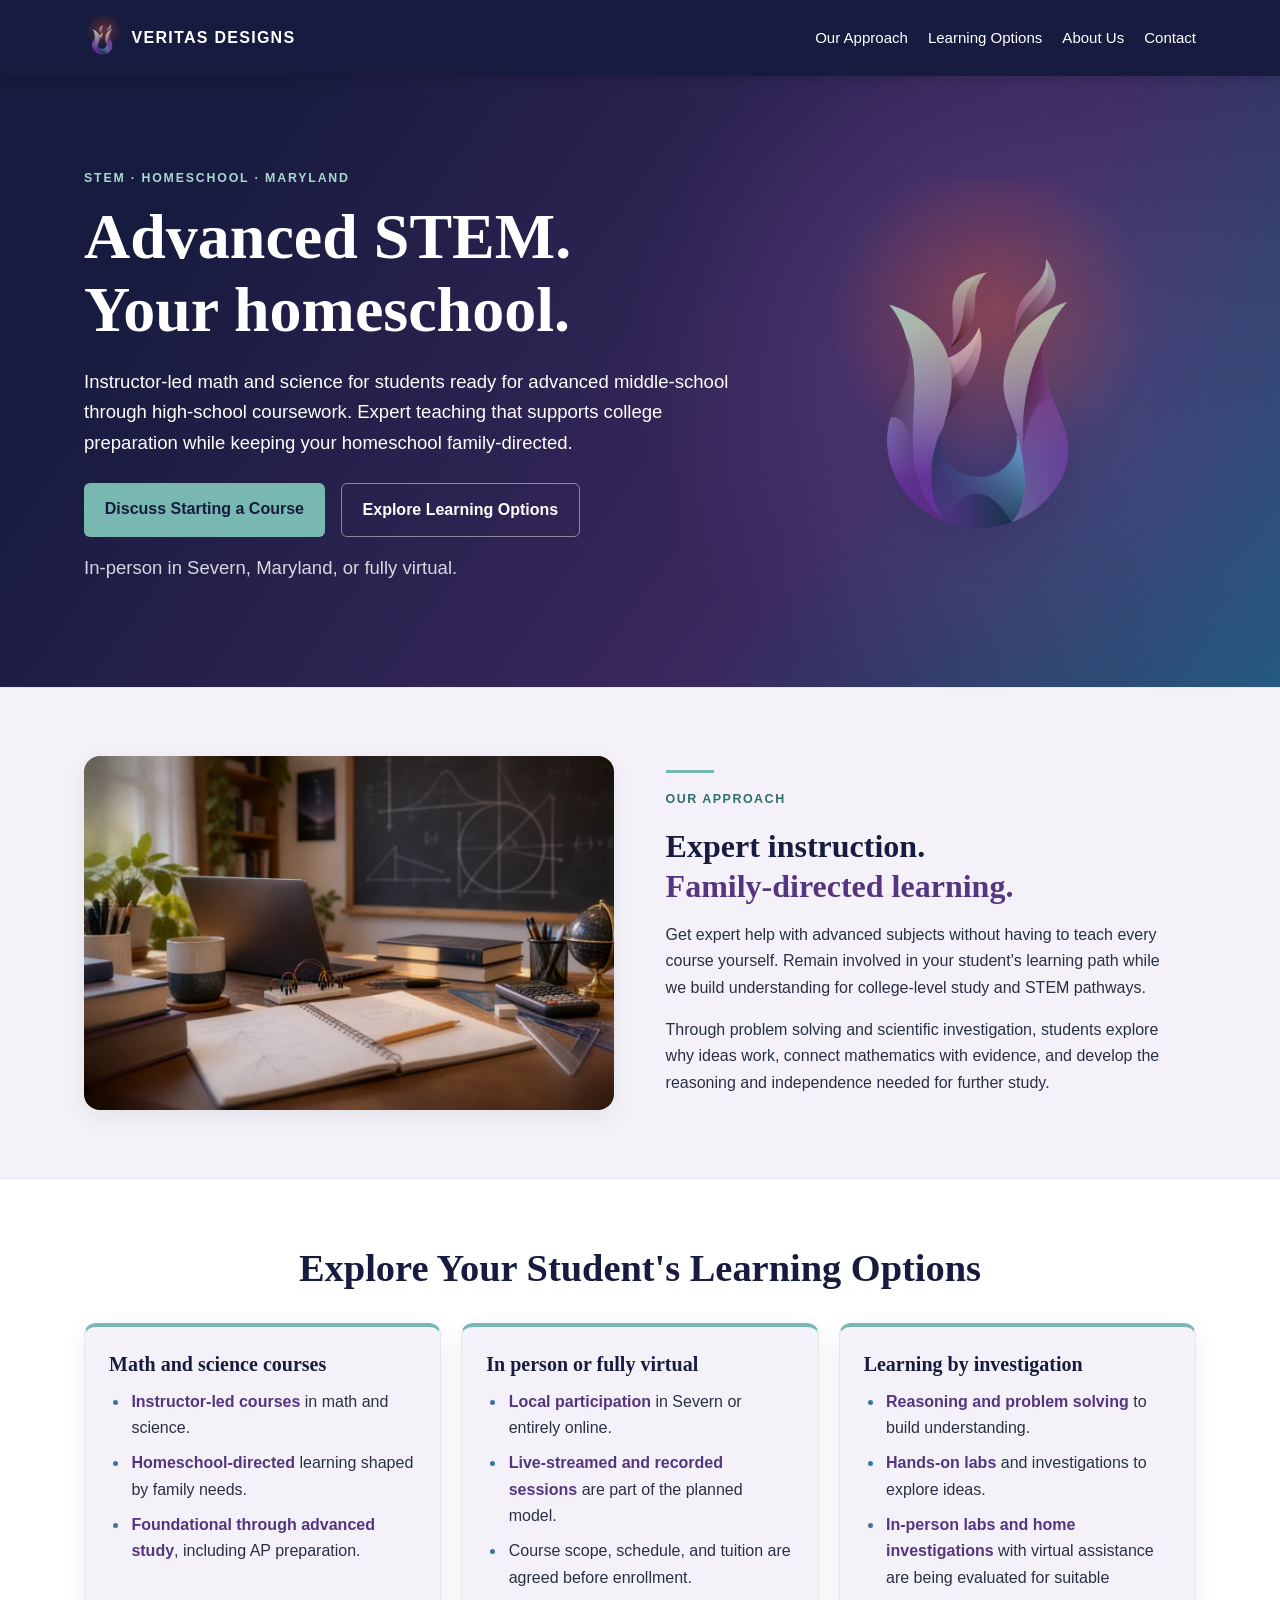
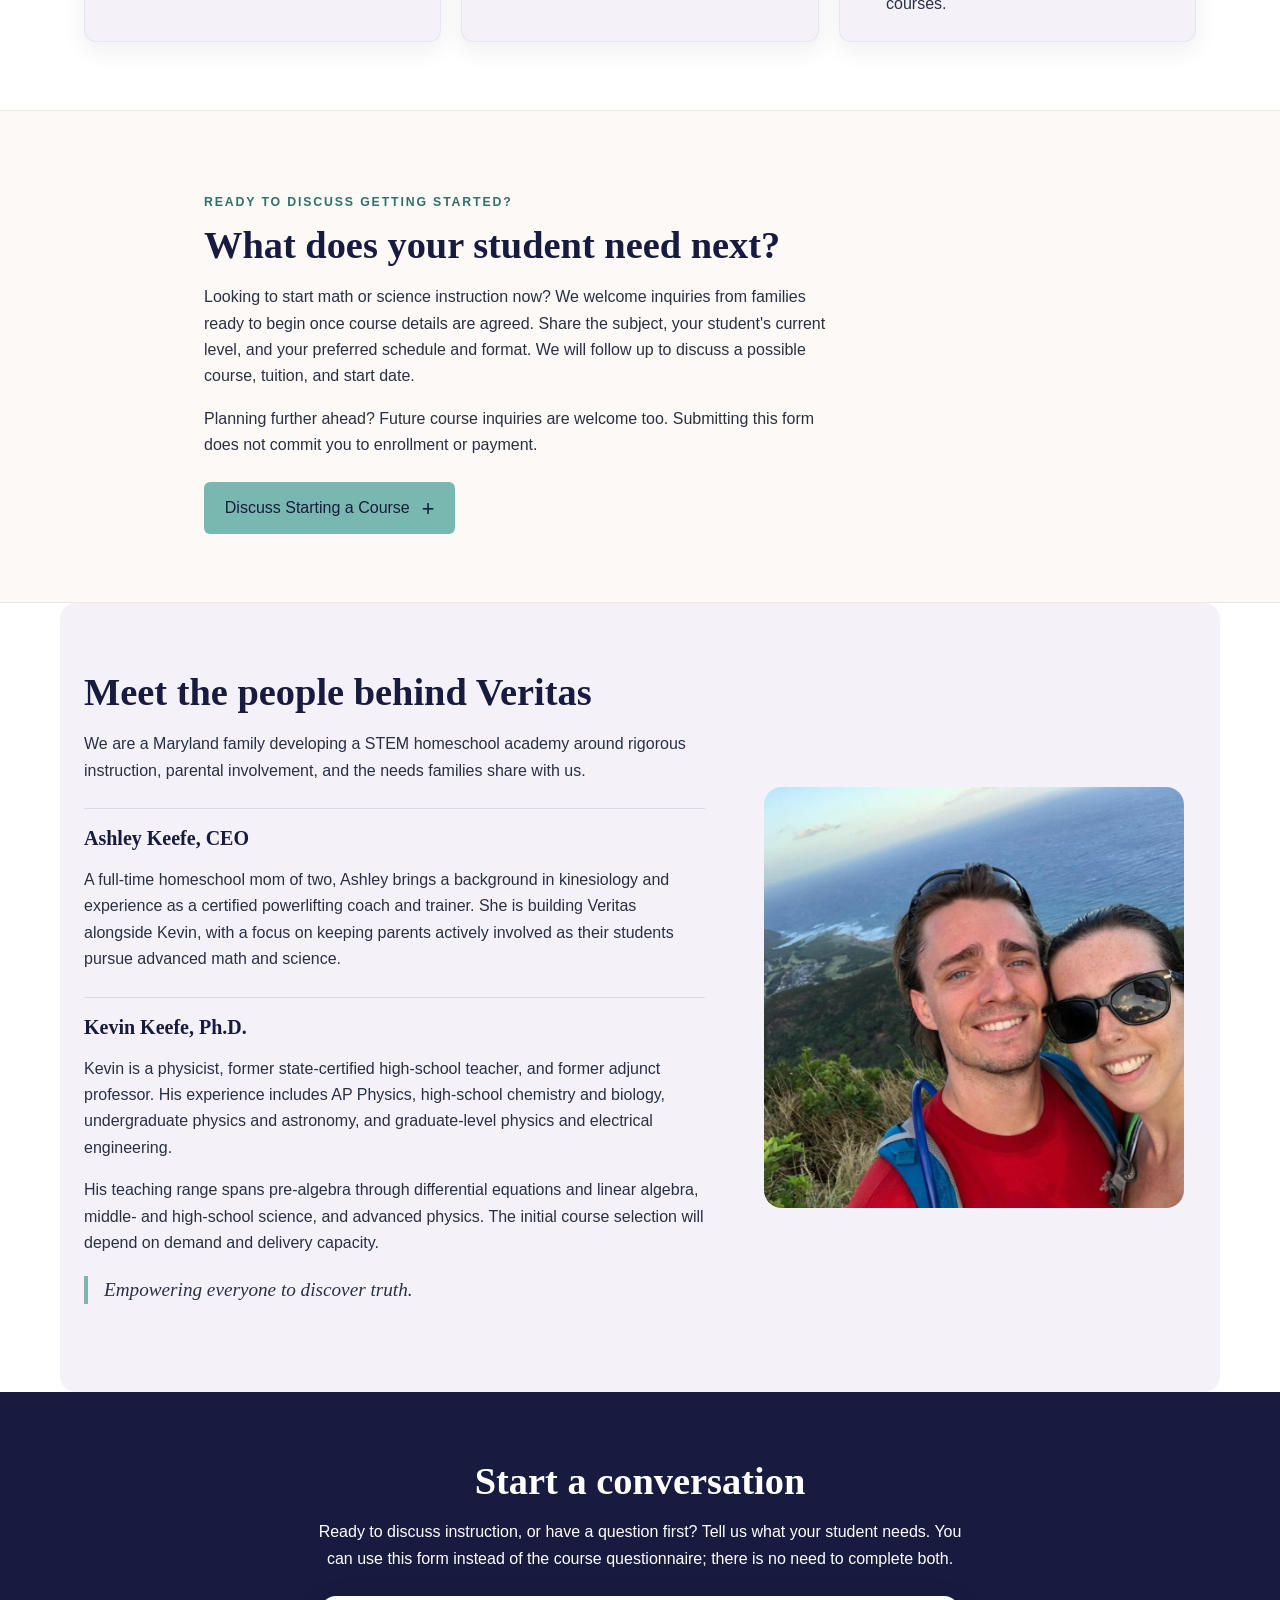
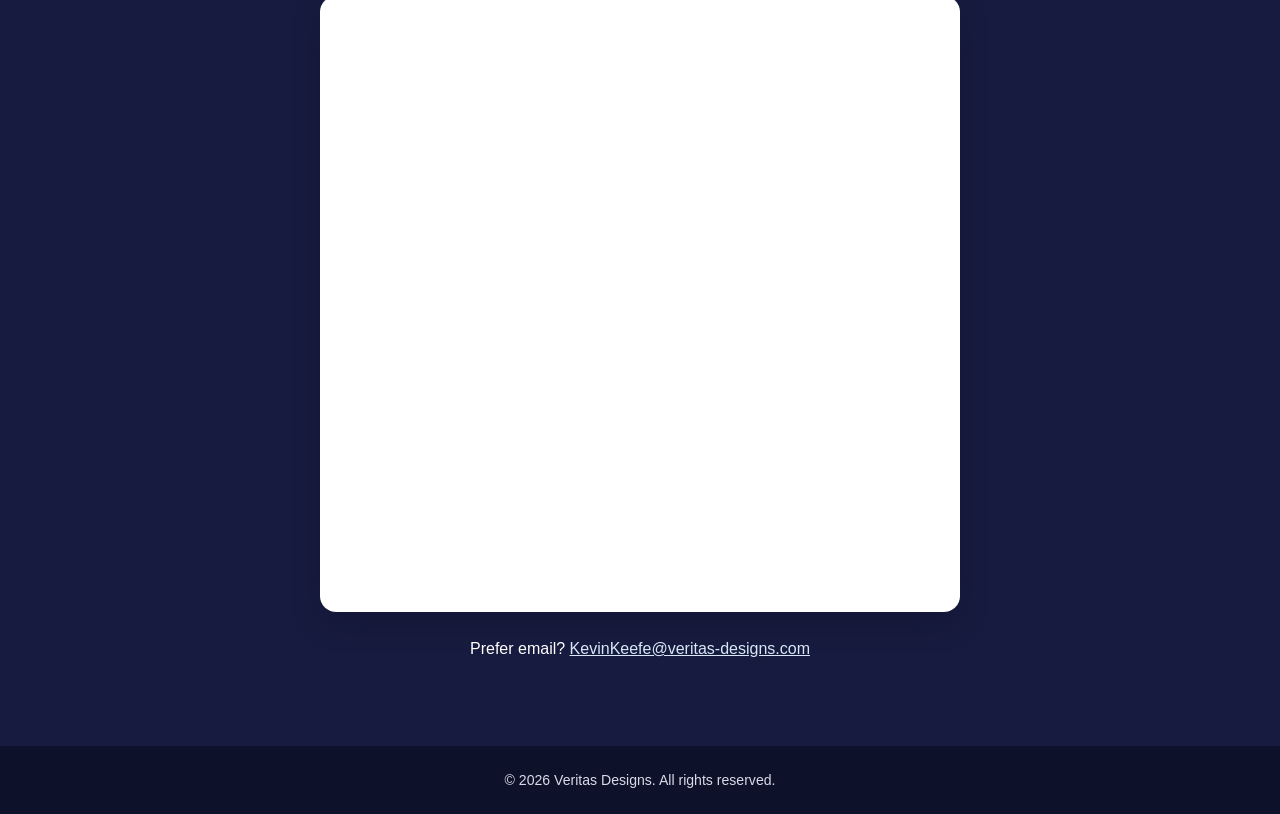
==== commit 6ced89c9: "helping update stuff" ====
--- a/index.html
+++ b/index.html
@@ -241,9 +241,11 @@
       <div class="section-wrap project-inner"><p class="eyebrow">READY TO DISCUSS GETTING STARTED?</p>
         <h2 id="project-title">What does your student need next?</h2>
         <p>
-          Looking to begin math or science instruction? Share the subject,
-          your student's current level, and your preferred schedule and
-          format. We will follow up to discuss a possible course, tuition,
+
+          Looking to start math or science instruction now? We welcome inquiries
+          from families ready to begin once course details are agreed. Share
+          the subject, your student's current level, and your preferred schedule
+          and format. We will follow up to discuss a possible course, tuition,
           and start date.
         </p>
         <p>
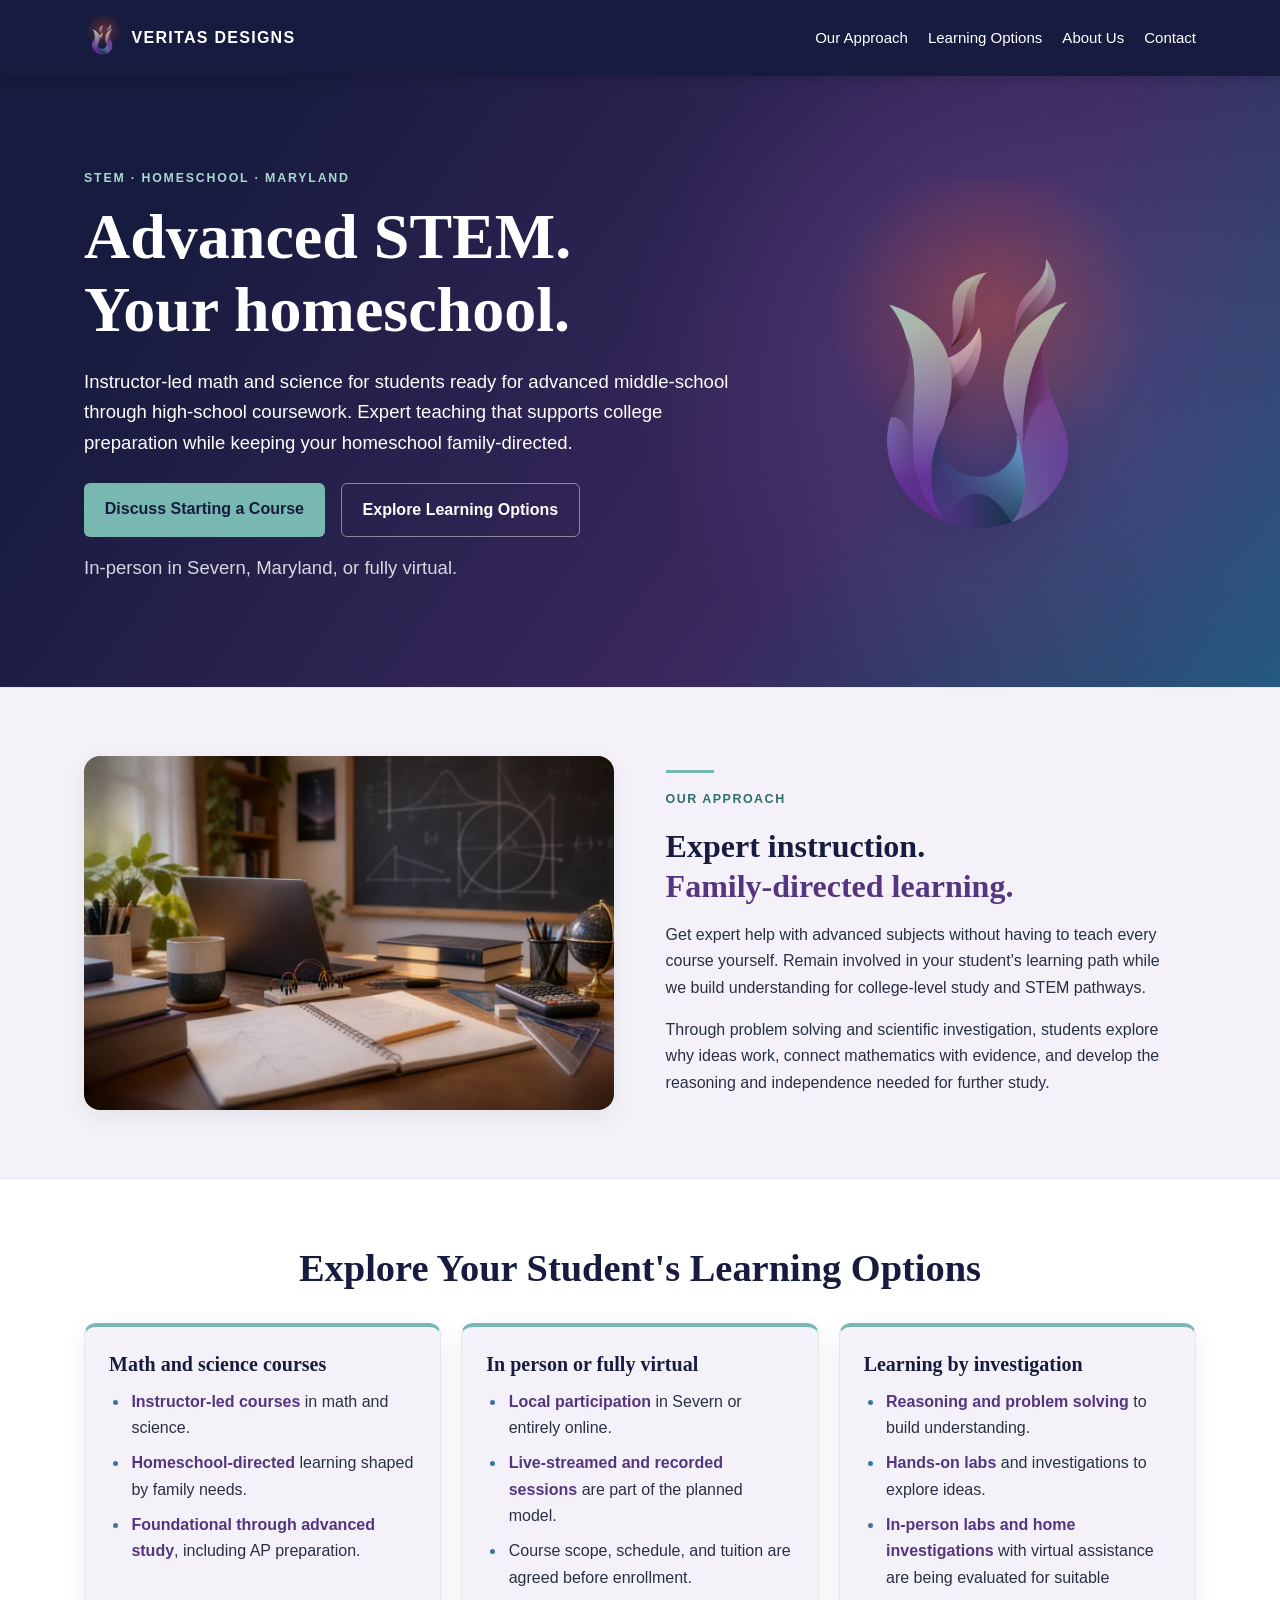
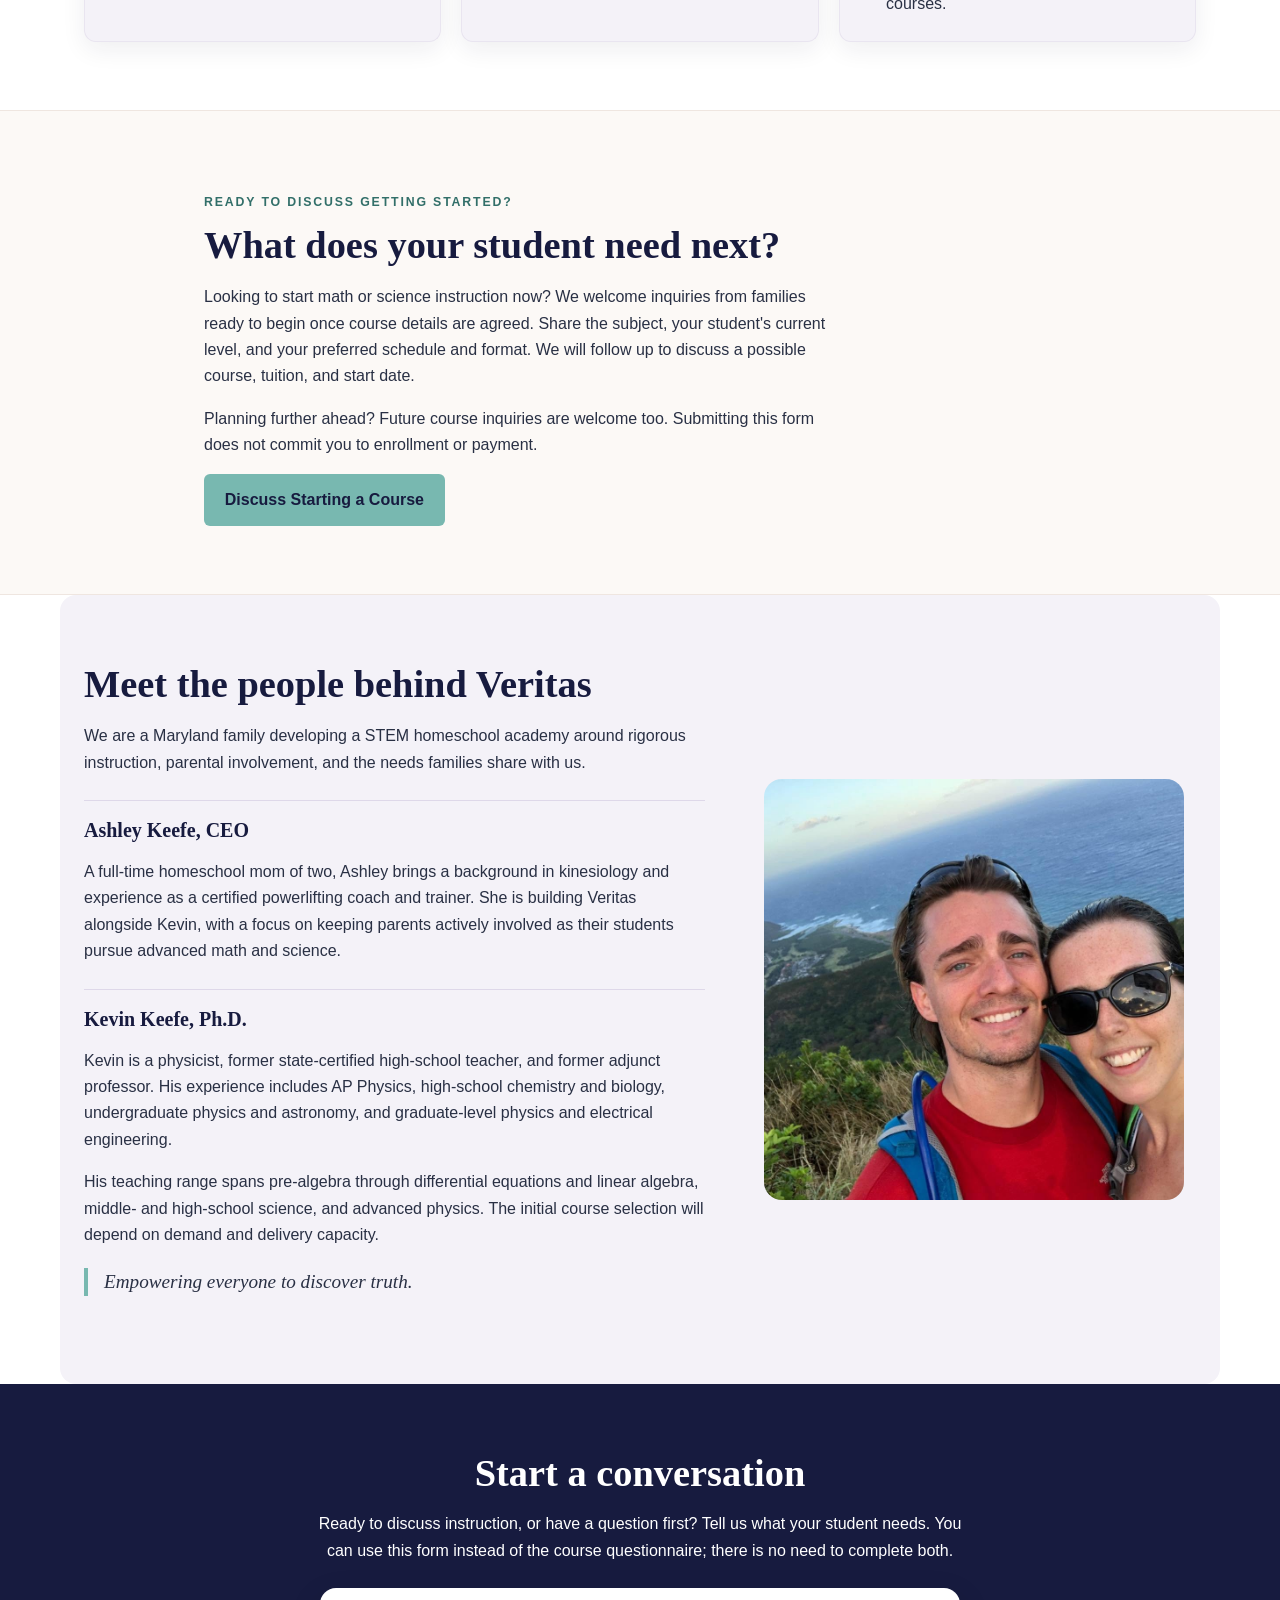
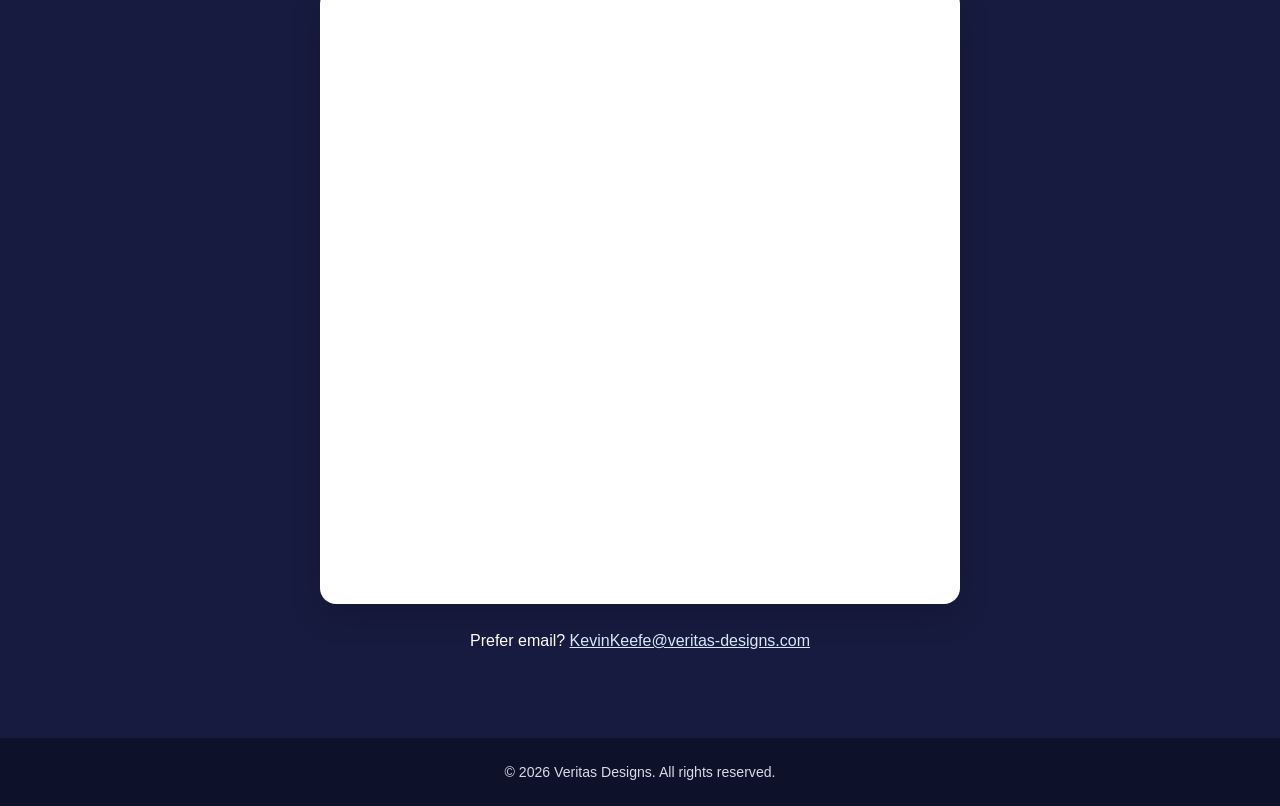
==== commit 73d1f6ac: "moving form to secondary page for viewing" ====
--- a/index.html
+++ b/index.html
@@ -64,66 +64,6 @@
 
       #project { scroll-margin-top: 6rem; }
       html { scroll-behavior: smooth; }
-
-      #project .course-interest-disclosure {
-      margin-top: 1.5rem;
-      min-width: 0;
-      }
-
-      #project .course-interest-disclosure > summary {
-      display: inline-flex;
-      align-items: center;
-      gap: .75rem;
-      cursor: pointer;
-      list-style: none;
-      font: inherit;
-      }
-
-      #project .course-interest-disclosure > summary::-webkit-details-marker {
-      display: none;
-      }
-
-      #project .course-interest-disclosure > summary::after {
-      content: "+";
-      font-size: 1.35em;
-      line-height: 1;
-      }
-
-      #project .course-interest-disclosure[open] > summary::after {
-      content: "-";
-      }
-
-      #project .course-interest-disclosure > summary:focus-visible {
-      outline: 3px solid currentColor;
-      outline-offset: 5px;
-      }
-
-      #project .course-interest-panel {
-      box-sizing: border-box;
-      width: 100%;
-      max-width: 850px;
-      margin: 1.25rem auto 0;
-      padding: clamp(.25rem, 1.5vw, 1rem);
-      background: #fff;
-      color: #172b35;
-      border: 1px solid #d8e1e5;
-      border-radius: 16px;
-      box-shadow: 0 8px 24px rgba(0, 0, 0, .10);
-      overflow: hidden;
-      }
-
-      #project .course-interest-frame {
-      display: block;
-      width: 100%;
-      height: 900px;
-      border: 0;
-      background: #fff;
-      }
-
-      @media (max-width: 600px) {
-      #project .course-interest-panel { border-radius: 10px; padding: 0; }
-      #project .course-interest-frame { height: 1050px; }
-      }
 
       @media (prefers-reduced-motion: reduce) {
       html { scroll-behavior: auto; }
@@ -252,12 +192,7 @@
           Planning further ahead? Future course inquiries are welcome too.
           Submitting this form does not commit you to enrollment or payment.
         </p>
-        <details class="course-interest-disclosure" id="course-interest">
-          <summary class="button">Discuss Starting a Course</summary>
-          <div class="course-interest-panel">
-            <iframe class="course-interest-frame" height="900" loading="lazy" src="https://forms.cloud.microsoft/Pages/ResponsePage.aspx?id=vS-6yR8ROUSunF3g6T-K3Ko-bfYmUD9FiA7j6zIf7G5UM0o4RDdDNjlQOFpXSllMVUM3R1hSQlI2Wi4u&amp;embed=true" title="Veritas Designs course interest questionnaire" width="100%"></iframe>
-          </div>
-        </details>
+        <a class="button" href="course-interest.html">Discuss Starting a Course</a>
       </div>
     </section>
     <section aria-labelledby="about-title" class="section-wrap about about-team" id="about">
--- a/styles.css
+++ b/styles.css
@@ -265,42 +265,6 @@
   max-width: 72ch;
 }
 
-.project-form-wrap {
-  max-width: 760px;
-  margin: 1.5rem auto 0;
-  padding: clamp(.75rem, 2vw, 1.25rem);
-  background: var(--white);
-  border: 1px solid #e9e5f0;
-  border-radius: 14px;
-  box-shadow: var(--shadow);
-  scroll-margin-top: 100px;
-}
-
-.project-form-wrap[hidden] {
-  display: none;
-}
-
-.interest-form-frame {
-  display: block;
-  width: 100%;
-  height: 900px;
-  border: 0;
-  border-radius: 8px;
-  background: var(--white);
-}
-
-.project-inner > .button {
-  border: 0;
-  font: inherit;
-  font-weight: 700;
-  cursor: pointer;
-}
-
-.project-inner > .button:focus-visible {
-  outline: 3px solid var(--purple);
-  outline-offset: 4px;
-}
-
 .project .eyebrow {
   color: #326f69;
 }
@@ -548,3 +512,14 @@
     grid-template-columns: 1fr;
   }
 }
+
+@media (max-width: 720px) {
+  .site-header {
+    position: static;
+  }
+
+  #project {
+    scroll-margin-top: 1rem;
+  }
+}
+t s
